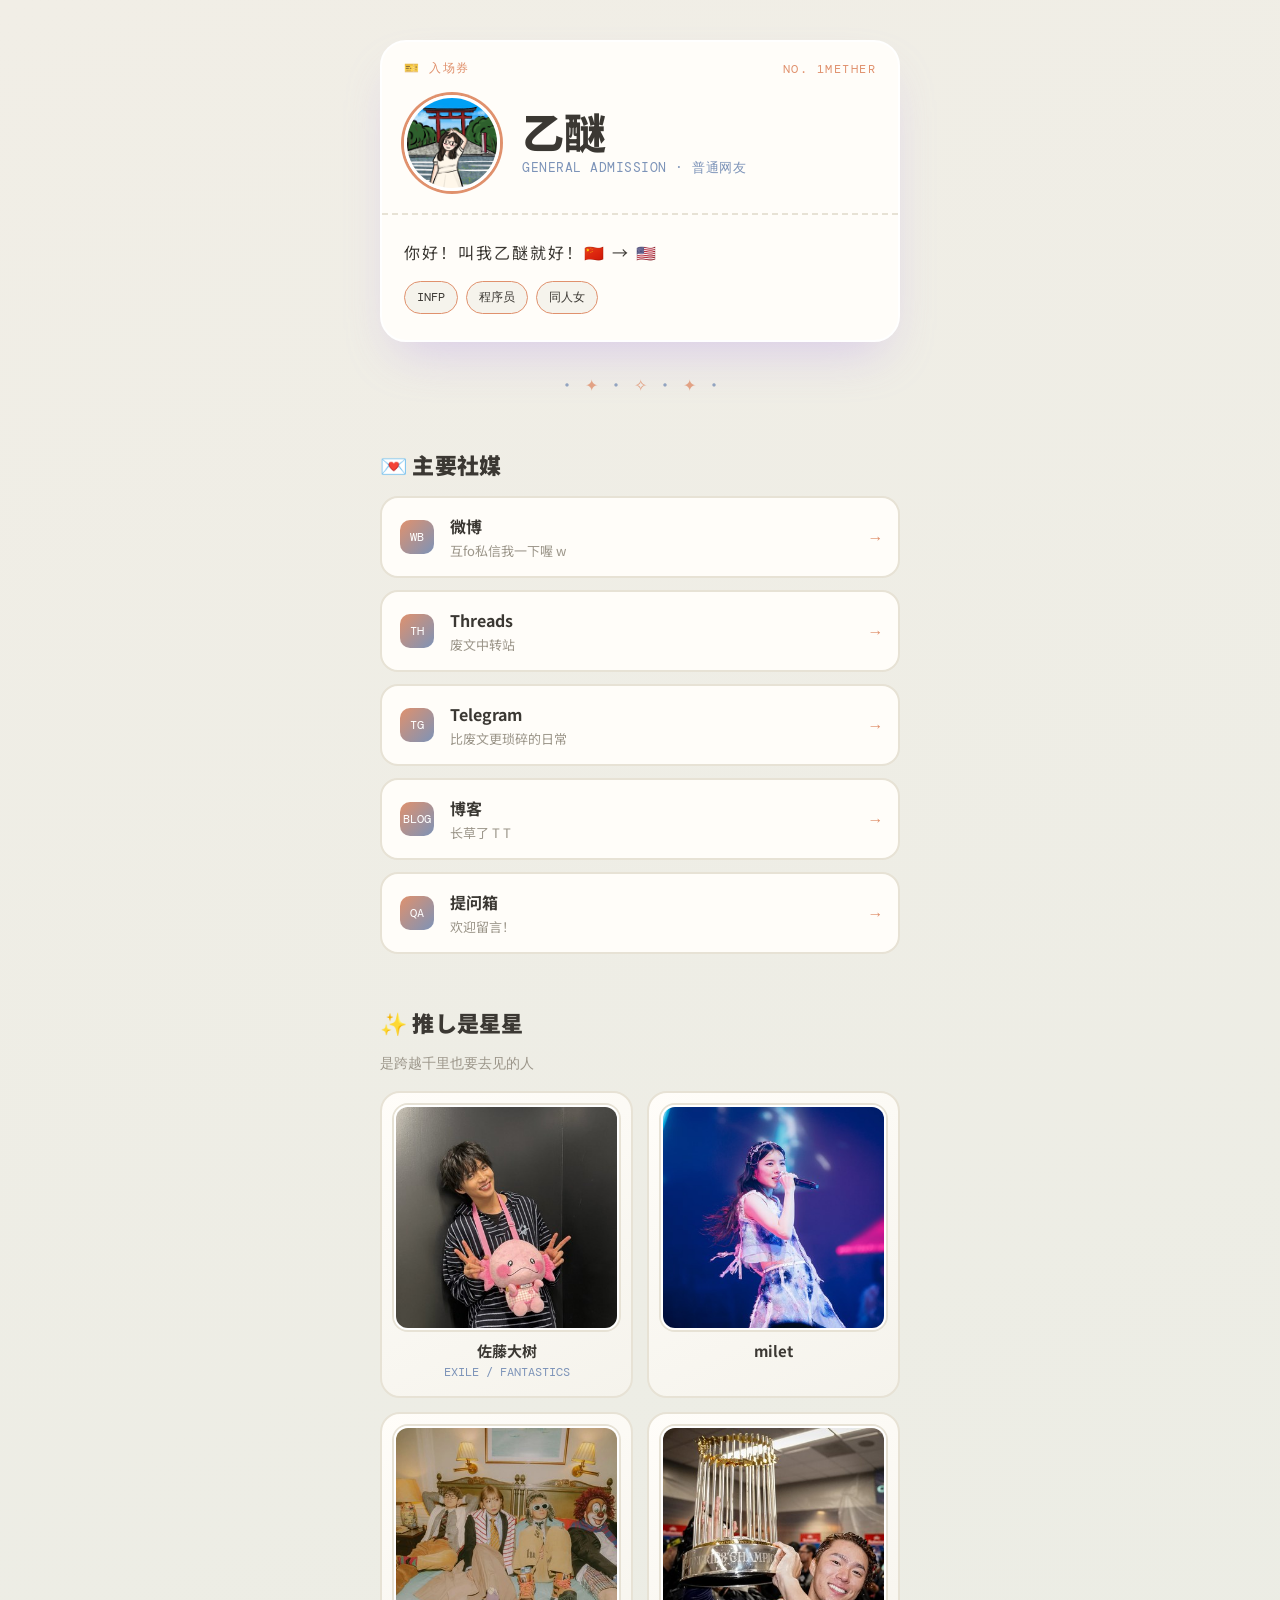
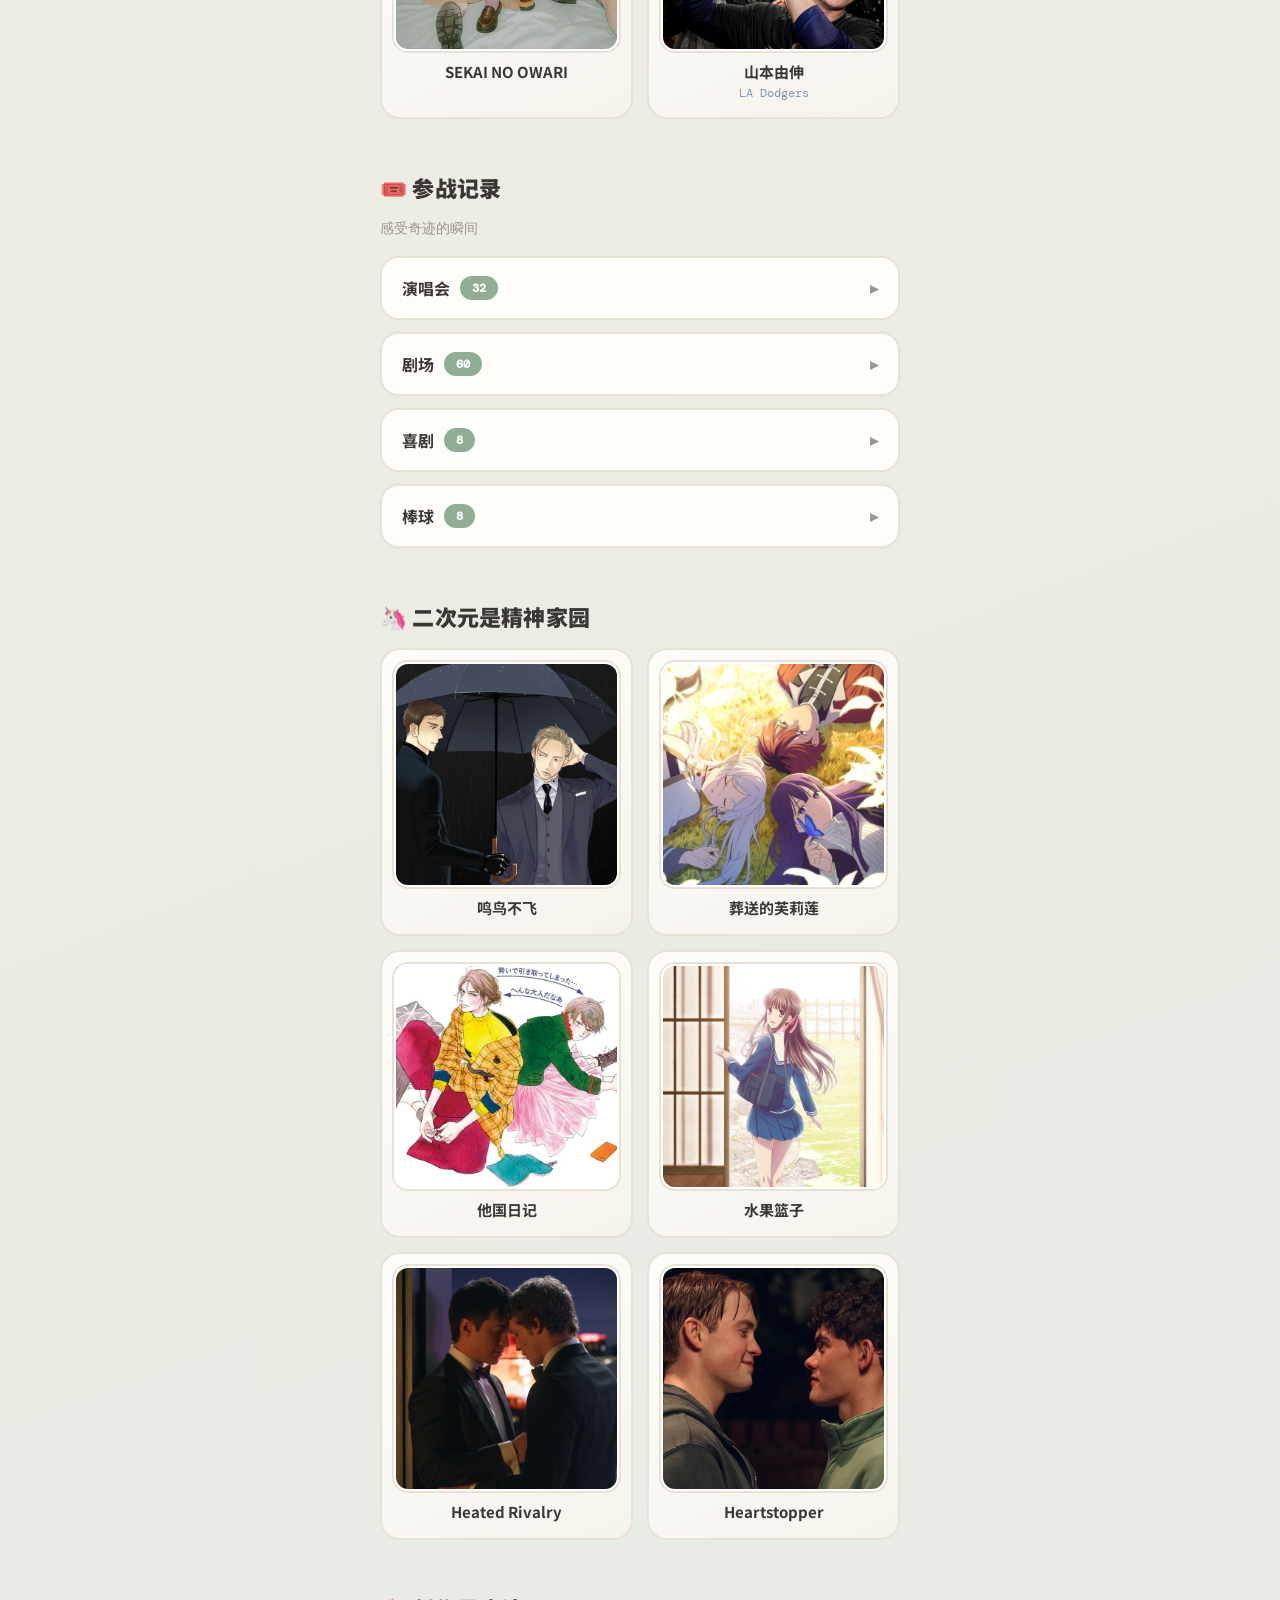
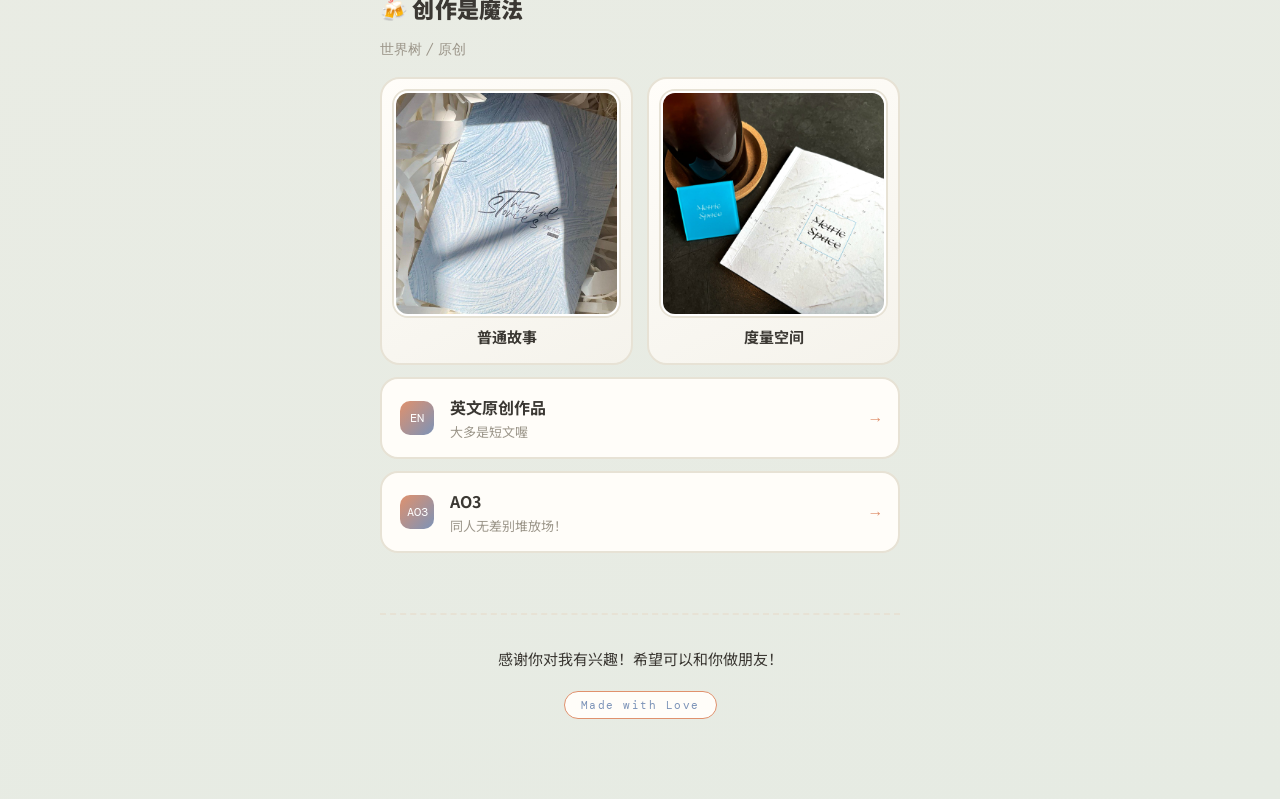
==== links/index.html @ 6b5aab58 "attendance: add SEKAI NO OWARI Tokyo Dome 2026.08.15-16 + 3 musicals" ====
<!DOCTYPE html>
<html lang="zh">
<head>
<meta charset="UTF-8">
<meta name="viewport" content="width=device-width, initial-scale=1">
<title>乙醚 · 一点点关于我</title>
<link rel="icon" type="image/svg+xml" href="../favicon.svg" />
<link rel="preconnect" href="https://fonts.googleapis.com">
<link rel="preconnect" href="https://fonts.gstatic.com" crossorigin>
<link href="https://fonts.googleapis.com/css2?family=Outfit:wght@400;500;600;700&family=DM+Mono:wght@400;500&family=Quicksand:wght@400;500;600&family=Noto+Sans+SC:wght@400;500;700;900&display=swap" rel="stylesheet">
<link rel="stylesheet" href="../css/common.css">
<style>
.hero-bio .flags { letter-spacing:2px; }

.hero-tags {
  display:flex;
  gap:8px;
  flex-wrap:wrap;
  margin-top:14px;
}
.hero-tags span {
  font-family:'DM Mono', monospace;
  font-size:12px;
  background: var(--card-dim);
  border: 1.5px solid var(--coral);
  border-radius: 999px;
  padding: 4px 12px;
  color: var(--ink);
}

/* ---------- oshi badges ---------- */
.badges {
  display:grid;
  grid-template-columns: 1fr 1fr;
  gap:14px;
}
.badge {
  background: linear-gradient(155deg, var(--card), var(--card-dim));
  border:2px solid var(--line);
  border-radius:20px;
  padding:12px 12px 16px 12px;
  color: var(--ink);
  display:flex;
  flex-direction:column;
  gap:10px;
  position:relative;
}
.badge-photo {
  width:100%;
  aspect-ratio: 1 / 1;
  border-radius:14px;
  object-fit:cover;
  border:2px solid #fff;
  box-shadow: 0 0 0 2px var(--line);
}
.badge-text { display:flex; flex-direction:column; gap:3px; min-width:0; text-align:center; }
.badge-group { font-weight:700; font-size:15px; }
.badge-person { font-family:'DM Mono', monospace; font-size:12px; color: var(--blue); }

.oshi-extra {
  margin-top:14px;
  font-size:14px;
  line-height:1.9;
  color: var(--muted);
}
.oshi-extra b { color: var(--ink); font-weight:600; }

/* ---------- logs / accordions ---------- */
details.log {
  background: var(--card);
  border:2px solid var(--line);
  border-radius:18px;
  margin-bottom:12px;
  overflow:hidden;
}
details.log summary {
  list-style:none;
  cursor:pointer;
  display:flex;
  align-items:center;
  justify-content:space-between;
  padding:18px 20px;
  font-weight:700;
  font-size:16px;
  color: var(--ink);
}
details.log summary::-webkit-details-marker { display:none; }
.log-count {
  font-family:'DM Mono', monospace;
  font-size:12px;
  color: #fff;
  background: var(--sage);
  border-radius:999px;
  padding:4px 12px;
  margin-left:10px;
}
.log-meta { display:flex; align-items:center; }
.chev {
  font-family:'DM Mono', monospace;
  color: var(--muted);
  transition: transform 0.2s ease;
}
details[open] .chev { transform: rotate(90deg); }

.log-rows {
  border-top: 2px dashed var(--line);
  padding: 6px 20px 14px 20px;
  max-height: 420px;
  overflow-y: auto;
}
.row {
  display:flex;
  gap:12px;
  align-items:baseline;
  padding: 9px 0;
  border-bottom: 1px solid var(--line);
  font-size:14px;
}
.row:last-child { border-bottom:none; }
.row-date {
  font-family:'DM Mono', monospace;
  color: var(--coral);
  font-size:12px;
  flex-shrink:0;
  width: 108px;
}
.row-title { font-weight:600; flex:1; min-width:0; color: var(--ink); }
.row-venue { color: var(--muted); font-size:12.5px; text-align:right; flex-shrink:0; }

@media (max-width:420px) {
  .badges { grid-template-columns: 1fr; }
  .row-venue { display:none; }
}
</style>
</head>
<body>
<div class="wrap">

  <!-- HERO TICKET -->
  <div class="hero">
    <div class="hero-top">
      <span>🎫 入场券</span>
      <span>NO. 1METHER</span>
    </div>
    <div class="hero-main">
      <div class="avatar">
        <img src="../images/avatar.jpg" alt="乙醚">
      </div>
      <div class="hero-id">
        <div class="name">乙醚</div>
        <div class="role">GENERAL ADMISSION · 普通网友</div>
      </div>
    </div>
    <div class="tear"></div>
    <div class="hero-bio">
      <div class="flags">你好！叫我乙醚就好！🇨🇳 → 🇺🇸</div>
      <div class="hero-tags">
        <span>INFP</span>
        <span>程序员</span>
        <span>同人女</span>
      </div>
    </div>
  </div>

  <div class="barcode">
    <span>·</span><span>✦</span><span>·</span><span>✧</span><span>·</span><span>✦</span><span>·</span>
  </div>

  <!-- SOCIAL LINKS -->
  <div class="section-head"><h2 class="cjk">💌 主要社媒</h2></div>
  <a class="ticket-link" href="https://weibo.com/u/1864422312" target="_blank" rel="noopener">
      <span class="tl-code">WB</span>
      <span class="tl-body">
        <span class="tl-name">微博</span>
        <span class="tl-desc">互fo私信我一下喔 w</span>
      </span>
      <span class="tl-arrow">→</span>
    </a>
<a class="ticket-link" href="https://www.threads.com/@1mether" target="_blank" rel="noopener">
      <span class="tl-code">TH</span>
      <span class="tl-body">
        <span class="tl-name">Threads</span>
        <span class="tl-desc">废文中转站</span>
      </span>
      <span class="tl-arrow">→</span>
    </a>
<a class="ticket-link" href="https://t.me/ethersdaily" target="_blank" rel="noopener">
      <span class="tl-code">TG</span>
      <span class="tl-body">
        <span class="tl-name">Telegram</span>
        <span class="tl-desc">比废文更琐碎的日常</span>
      </span>
      <span class="tl-arrow">→</span>
    </a>
<a class="ticket-link" href="https://blog.1mether.me/" target="_blank" rel="noopener">
      <span class="tl-code">BLOG</span>
      <span class="tl-body">
        <span class="tl-name">博客</span>
        <span class="tl-desc">长草了 T T</span>
      </span>
      <span class="tl-arrow">→</span>
    </a>
<a class="ticket-link" href="https://pome.vip/enj6M7Xe" target="_blank" rel="noopener">
      <span class="tl-code">QA</span>
      <span class="tl-body">
        <span class="tl-name">提问箱</span>
        <span class="tl-desc">欢迎留言！</span>
      </span>
      <span class="tl-arrow">→</span>
    </a>

  <!-- OSHI -->
  <div class="section-head"><h2 class="cjk">✨ 推し是星星</h2></div>
  <div class="section-sub">是跨越千里也要去见的人</div>
  <div class="badges">
    <div class="badge">
      <img class="badge-photo" src="../images/oshi-taiki.jpg" alt="佐藤大树">
      <span class="badge-text">
        <span class="badge-group">佐藤大树</span>
        <span class="badge-person">EXILE / FANTASTICS</span>
      </span>
    </div>
<div class="badge">
      <img class="badge-photo" src="../images/oshi-milet.jpg" alt="milet">
      <span class="badge-text">
        <span class="badge-group">milet</span>
        
      </span>
    </div>
<div class="badge">
      <img class="badge-photo" src="../images/oshi-skno.jpg" alt="SEKAI NO OWARI">
      <span class="badge-text">
        <span class="badge-group">SEKAI NO OWARI</span>
        
      </span>
    </div>
<div class="badge">
      <img class="badge-photo" src="../images/oshi-yamamoto.jpg" alt="山本由伸">
      <span class="badge-text">
        <span class="badge-group">山本由伸</span>
        <span class="badge-person">LA Dodgers</span>
      </span>
    </div>
  </div>

  <!-- LOGS -->
  <div class="section-head"><h2 class="cjk">🎟️ 参战记录</h2></div>
  <div class="section-sub">感受奇迹的瞬间</div>

  <details class="log">
    <summary>
      <span class="log-meta">演唱会<span class="log-count">32</span></span>
      <span class="chev">▸</span>
    </summary>
    <div class="log-rows">
      <div class="row">
      <span class="row-date">2023.03.02</span>
      <span class="row-title">林宥嘉</span>
      <span class="row-venue">San Jose Center for the Performing Arts</span>
    </div>
<div class="row">
      <span class="row-date">2023.04.16</span>
      <span class="row-title">RADWIMPS</span>
      <span class="row-venue">San Jose Civic</span>
    </div>
<div class="row">
      <span class="row-date">2023.06.13</span>
      <span class="row-title">TWICE</span>
      <span class="row-venue">Oakland Arena</span>
    </div>
<div class="row">
      <span class="row-date">2023.08.05–06</span>
      <span class="row-title">HITC</span>
      <span class="row-venue">Rose Bowl</span>
    </div>
<div class="row">
      <span class="row-date">2023.10.28</span>
      <span class="row-title">milet</span>
      <span class="row-venue">広島文化学園HBGホール</span>
    </div>
<div class="row">
      <span class="row-date">2023.11.20</span>
      <span class="row-title">Everglow</span>
      <span class="row-venue">The Warfield San Francisco</span>
    </div>
<div class="row">
      <span class="row-date">2024.03.16</span>
      <span class="row-title">IVE</span>
      <span class="row-venue">Oakland Arena</span>
    </div>
<div class="row">
      <span class="row-date">2024.03.29</span>
      <span class="row-title">Ado</span>
      <span class="row-venue">Peacock Theatre Los Angeles</span>
    </div>
<div class="row">
      <span class="row-date">2024.04.21</span>
      <span class="row-title">YOASOBI</span>
      <span class="row-venue">The Warfield San Francisco</span>
    </div>
<div class="row">
      <span class="row-date">2024.06.08</span>
      <span class="row-title">ITZY</span>
      <span class="row-venue">Oakland Arena</span>
    </div>
<div class="row">
      <span class="row-date">2024.07.11</span>
      <span class="row-title">NAOTO</span>
      <span class="row-venue">名古屋国際会議場</span>
    </div>
<div class="row">
      <span class="row-date">2024.07.12–13</span>
      <span class="row-title">SEKAI NO OWARI</span>
      <span class="row-venue">名古屋市国際展示場</span>
    </div>
<div class="row">
      <span class="row-date">2024.07.14–15</span>
      <span class="row-title">FANTASTICS</span>
      <span class="row-venue">幕張メッセ</span>
    </div>
<div class="row">
      <span class="row-date">2024.09.08</span>
      <span class="row-title">(G)I-DLE</span>
      <span class="row-venue">Oakland Arena</span>
    </div>
<div class="row">
      <span class="row-date">2024.10.08</span>
      <span class="row-title">XG</span>
      <span class="row-venue">Bill Graham Civic Auditorium</span>
    </div>
<div class="row">
      <span class="row-date">2024.11.30–12.01</span>
      <span class="row-title">milet</span>
      <span class="row-venue">台北流行音樂中心</span>
    </div>
<div class="row">
      <span class="row-date">2024.12.10</span>
      <span class="row-title">Kiss of Life</span>
      <span class="row-venue">The Warfield</span>
    </div>
<div class="row">
      <span class="row-date">2025.03.16</span>
      <span class="row-title">matsuri'25</span>
      <span class="row-venue">Peacock Theater</span>
    </div>
<div class="row">
      <span class="row-date">2025.03.29</span>
      <span class="row-title">Mayday</span>
      <span class="row-venue">Allegiant Stadium</span>
    </div>
<div class="row">
      <span class="row-date">2025.04.06</span>
      <span class="row-title">米津玄师</span>
      <span class="row-venue">Youtube Theater</span>
    </div>
<div class="row">
      <span class="row-date">2025.04.15</span>
      <span class="row-title">羊文学</span>
      <span class="row-venue">August Hall</span>
    </div>
<div class="row">
      <span class="row-date">2025.05.16</span>
      <span class="row-title">ONE OK ROCK</span>
      <span class="row-venue">Bill Graham Civic Auditorium</span>
    </div>
<div class="row">
      <span class="row-date">2025.05.28</span>
      <span class="row-title">あいみょん</span>
      <span class="row-venue">さいたまスーパーアリーナ</span>
    </div>
<div class="row">
      <span class="row-date">2025.05.29</span>
      <span class="row-title">SEKAI NO OWARI</span>
      <span class="row-venue">Zepp Nagoya</span>
    </div>
<div class="row">
      <span class="row-date">2025.05.30–06.01</span>
      <span class="row-title">EXILE</span>
      <span class="row-venue">ワールド記念ホール</span>
    </div>
<div class="row">
      <span class="row-date">2025.07.13</span>
      <span class="row-title">Ado</span>
      <span class="row-venue">SAP Center</span>
    </div>
<div class="row">
      <span class="row-date">2025.12.26</span>
      <span class="row-title">UVERworld vs. SEKAI NO OWARI</span>
      <span class="row-venue">日本武道館</span>
    </div>
<div class="row">
      <span class="row-date">2025.12.27–28</span>
      <span class="row-title">EXILE</span>
      <span class="row-venue">バンテリンドーム ナゴヤ</span>
    </div>
<div class="row">
      <span class="row-date">2026.01.18</span>
      <span class="row-title">TWICE</span>
      <span class="row-venue">Oakland Arena</span>
    </div>
<div class="row">
      <span class="row-date">2026.02.14</span>
      <span class="row-title">milet</span>
      <span class="row-venue">日本武道館</span>
    </div>
<div class="row">
      <span class="row-date">2026.05.16</span>
      <span class="row-title">Zigpangu</span>
      <span class="row-venue">Rose Bowl</span>
    </div>
<div class="row">
      <span class="row-date">2026.08.15–16</span>
      <span class="row-title">SEKAI NO OWARI</span>
      <span class="row-venue">東京ドーム</span>
    </div>
    </div>
  </details>

  <details class="log">
    <summary>
      <span class="log-meta">剧场<span class="log-count">60</span></span>
      <span class="chev">▸</span>
    </summary>
    <div class="log-rows">
      <div class="row">
      <span class="row-date">2021.08.25</span>
      <span class="row-title">Hamilton</span>
      <span class="row-venue">San Francisco</span>
    </div>
<div class="row">
      <span class="row-date">2021.11.02</span>
      <span class="row-title">My Fair Lady</span>
      <span class="row-venue">San Francisco</span>
    </div>
<div class="row">
      <span class="row-date">2022.04.20</span>
      <span class="row-title">Rent</span>
      <span class="row-venue">Carmel-by-the-Sea</span>
    </div>
<div class="row">
      <span class="row-date">2022.06.08</span>
      <span class="row-title">Dear Evan Hansen</span>
      <span class="row-venue">San Jose</span>
    </div>
<div class="row">
      <span class="row-date">2022.06.21</span>
      <span class="row-title">Hadestown</span>
      <span class="row-venue">San Francisco</span>
    </div>
<div class="row">
      <span class="row-date">2022.07.14</span>
      <span class="row-title">Come From Away</span>
      <span class="row-venue">San Jose</span>
    </div>
<div class="row">
      <span class="row-date">2022.07.17</span>
      <span class="row-title">Prom</span>
      <span class="row-venue">San Francisco</span>
    </div>
<div class="row">
      <span class="row-date">2022.08.19</span>
      <span class="row-title">Lion King</span>
      <span class="row-venue">San Jose</span>
    </div>
<div class="row">
      <span class="row-date">2022.11.23</span>
      <span class="row-title">Frozen</span>
      <span class="row-venue">San Francisco</span>
    </div>
<div class="row">
      <span class="row-date">2023.01.31</span>
      <span class="row-title">Dear Evan Hansen</span>
      <span class="row-venue">San Francisco</span>
    </div>
<div class="row">
      <span class="row-date">2023.02.15</span>
      <span class="row-title">Dear Evan Hansen</span>
      <span class="row-venue">San Francisco</span>
    </div>
<div class="row">
      <span class="row-date">2023.06.17</span>
      <span class="row-title">The Book of Mormon</span>
      <span class="row-venue">San Francisco</span>
    </div>
<div class="row">
      <span class="row-date">2023.06.28</span>
      <span class="row-title">Parade</span>
      <span class="row-venue">New York</span>
    </div>
<div class="row">
      <span class="row-date">2023.06.29</span>
      <span class="row-title">Kimberly Akimbo</span>
      <span class="row-venue">New York</span>
    </div>
<div class="row">
      <span class="row-date">2023.07.01</span>
      <span class="row-title">Sleep No More</span>
      <span class="row-venue">New York</span>
    </div>
<div class="row">
      <span class="row-date">2023.07.01</span>
      <span class="row-title">Six</span>
      <span class="row-venue">New York</span>
    </div>
<div class="row">
      <span class="row-date">2023.07.08</span>
      <span class="row-title">Les Misérables</span>
      <span class="row-venue">San Francisco</span>
    </div>
<div class="row">
      <span class="row-date">2023.07.13</span>
      <span class="row-title">Les Misérables</span>
      <span class="row-venue">San Francisco</span>
    </div>
<div class="row">
      <span class="row-date">2023.09.27</span>
      <span class="row-title">Hadestown</span>
      <span class="row-venue">San Jose</span>
    </div>
<div class="row">
      <span class="row-date">2023.10.21</span>
      <span class="row-title">Les Misérables</span>
      <span class="row-venue">San Jose</span>
    </div>
<div class="row">
      <span class="row-date">2023.11.16</span>
      <span class="row-title">红与黑</span>
      <span class="row-venue">上海</span>
    </div>
<div class="row">
      <span class="row-date">2024.02.24</span>
      <span class="row-title">Chicago</span>
      <span class="row-venue">San Jose</span>
    </div>
<div class="row">
      <span class="row-date">2024.05.22</span>
      <span class="row-title">Stereophonic</span>
      <span class="row-venue">New York</span>
    </div>
<div class="row">
      <span class="row-date">2024.05.23</span>
      <span class="row-title">Suffs</span>
      <span class="row-venue">New York</span>
    </div>
<div class="row">
      <span class="row-date">2024.05.27</span>
      <span class="row-title">Sleep No More</span>
      <span class="row-venue">New York</span>
    </div>
<div class="row">
      <span class="row-date">2024.06.01</span>
      <span class="row-title">tick, tick… BOOM!</span>
      <span class="row-venue">San Francisco</span>
    </div>
<div class="row">
      <span class="row-date">2024.06.06</span>
      <span class="row-title">The Lehman Trilogy</span>
      <span class="row-venue">San Francisco</span>
    </div>
<div class="row">
      <span class="row-date">2024.06.16</span>
      <span class="row-title">The Lehman Trilogy</span>
      <span class="row-venue">San Francisco</span>
    </div>
<div class="row">
      <span class="row-date">2024.06.22</span>
      <span class="row-title">Company</span>
      <span class="row-venue">San Francisco</span>
    </div>
<div class="row">
      <span class="row-date">2024.09.05</span>
      <span class="row-title">Wicked</span>
      <span class="row-venue">San Francisco</span>
    </div>
<div class="row">
      <span class="row-date">2024.09.14</span>
      <span class="row-title">Private Lives</span>
      <span class="row-venue">San Francisco</span>
    </div>
<div class="row">
      <span class="row-date">2024.11.02</span>
      <span class="row-title">The Play That Goes Wrong</span>
      <span class="row-venue">San Francisco</span>
    </div>
<div class="row">
      <span class="row-date">2024.11.23</span>
      <span class="row-title">Come From Away</span>
      <span class="row-venue">San Jose</span>
    </div>
<div class="row">
      <span class="row-date">2024.11.26</span>
      <span class="row-title">A Whynot Christmas Carol</span>
      <span class="row-venue">San Francisco</span>
    </div>
<div class="row">
      <span class="row-date">2024.12.07</span>
      <span class="row-title">Nutcracker</span>
      <span class="row-venue">San Jose</span>
    </div>
<div class="row">
      <span class="row-date">2024.12.17</span>
      <span class="row-title">Hamilton</span>
      <span class="row-venue">San Francisco</span>
    </div>
<div class="row">
      <span class="row-date">2025.02.03</span>
      <span class="row-title">Nobody Loves You</span>
      <span class="row-venue">San Francisco</span>
    </div>
<div class="row">
      <span class="row-date">2025.03.18</span>
      <span class="row-title">The Cher Show</span>
      <span class="row-venue">San Jose</span>
    </div>
<div class="row">
      <span class="row-date">2025.04.16</span>
      <span class="row-title">Six</span>
      <span class="row-venue">San Francisco</span>
    </div>
<div class="row">
      <span class="row-date">2025.06.07</span>
      <span class="row-title">Next to Normal</span>
      <span class="row-venue">San Francisco</span>
    </div>
<div class="row">
      <span class="row-date">2025.07.05</span>
      <span class="row-title">&Juliet</span>
      <span class="row-venue">San Francisco</span>
    </div>
<div class="row">
      <span class="row-date">2025.09.20</span>
      <span class="row-title">Shucked</span>
      <span class="row-venue">San Francisco</span>
    </div>
<div class="row">
      <span class="row-date">2025.09.21</span>
      <span class="row-title">9 to 5</span>
      <span class="row-venue">San Francisco</span>
    </div>
<div class="row">
      <span class="row-date">2025.11.01</span>
      <span class="row-title">Suffs</span>
      <span class="row-venue">San Francisco</span>
    </div>
<div class="row">
      <span class="row-date">2025.11.08</span>
      <span class="row-title">Maybe Happy Ending</span>
      <span class="row-venue">New York</span>
    </div>
<div class="row">
      <span class="row-date">2025.11.09</span>
      <span class="row-title">Hamilton</span>
      <span class="row-venue">New York</span>
    </div>
<div class="row">
      <span class="row-date">2025.11.15</span>
      <span class="row-title">Stereophonic</span>
      <span class="row-venue">San Francisco</span>
    </div>
<div class="row">
      <span class="row-date">2025.11.29</span>
      <span class="row-title">Kinky Boots</span>
      <span class="row-venue">San Jose</span>
    </div>
<div class="row">
      <span class="row-date">2026.02.28</span>
      <span class="row-title">The Notebook</span>
      <span class="row-venue">San Francisco</span>
    </div>
<div class="row">
      <span class="row-date">2026.02.28</span>
      <span class="row-title">All Things Equal</span>
      <span class="row-venue">San Francisco</span>
    </div>
<div class="row">
      <span class="row-date">2026.03.07</span>
      <span class="row-title">Paranormal Activity</span>
      <span class="row-venue">San Francisco</span>
    </div>
<div class="row">
      <span class="row-date">2026.03.14</span>
      <span class="row-title">SPAMALOT</span>
      <span class="row-venue">San Francisco</span>
    </div>
<div class="row">
      <span class="row-date">2026.03.14</span>
      <span class="row-title">||:GIRLS:||:CHANCE:||:MUSIC:||</span>
      <span class="row-venue">San Francisco</span>
    </div>
<div class="row">
      <span class="row-date">2026.03.24</span>
      <span class="row-title">Primary Trust</span>
      <span class="row-venue">Palo Alto</span>
    </div>
<div class="row">
      <span class="row-date">2026.05.02</span>
      <span class="row-title">HAMNET</span>
      <span class="row-venue">San Francisco</span>
    </div>
<div class="row">
      <span class="row-date">2026.05.13</span>
      <span class="row-title">Hell's Kitchen</span>
      <span class="row-venue">San Francisco</span>
    </div>
<div class="row">
      <span class="row-date">2026.05.30</span>
      <span class="row-title">Mean Girls</span>
      <span class="row-venue">San Francisco</span>
    </div>
<div class="row">
      <span class="row-date">2026.07.22</span>
      <span class="row-title">The Employee Dharma Handbook</span>
      <span class="row-venue">Palo Alto</span>
    </div>
<div class="row">
      <span class="row-date">2026.07.25</span>
      <span class="row-title">Beauty and the Beast</span>
      <span class="row-venue">San Francisco</span>
    </div>
<div class="row">
      <span class="row-date">2026.08.22</span>
      <span class="row-title">Urinetown</span>
      <span class="row-venue">San Francisco</span>
    </div>
    </div>
  </details>

  <details class="log">
    <summary>
      <span class="log-meta">喜剧<span class="log-count">8</span></span>
      <span class="chev">▸</span>
    </summary>
    <div class="log-rows">
      <div class="row">
      <span class="row-date">2022.01.21</span>
      <span class="row-title">Ronny Chieng</span>
      <span class="row-venue">San Jose</span>
    </div>
<div class="row">
      <span class="row-date">2023.05.11</span>
      <span class="row-title">Taylor Tomlinson</span>
      <span class="row-venue">Oakland</span>
    </div>
<div class="row">
      <span class="row-date">2023.10.10</span>
      <span class="row-title">德云社</span>
      <span class="row-venue">San Jose</span>
    </div>
<div class="row">
      <span class="row-date">2023.12.16</span>
      <span class="row-title">Ali Wong</span>
      <span class="row-venue">San Francisco</span>
    </div>
<div class="row">
      <span class="row-date">2024.05.11</span>
      <span class="row-title">Daniel Sloss</span>
      <span class="row-venue">Santa Rosa</span>
    </div>
<div class="row">
      <span class="row-date">2024.10.18</span>
      <span class="row-title">Ronny Chieng</span>
      <span class="row-venue">San Jose</span>
    </div>
<div class="row">
      <span class="row-date">2025.09.13</span>
      <span class="row-title">Taylor Tomlinson</span>
      <span class="row-venue">Oakland</span>
    </div>
<div class="row">
      <span class="row-date">2025.11.08</span>
      <span class="row-title">Daniel Sloss</span>
      <span class="row-venue">New York</span>
    </div>
    </div>
  </details>

  <details class="log">
    <summary>
      <span class="log-meta">棒球<span class="log-count">8</span></span>
      <span class="chev">▸</span>
    </summary>
    <div class="log-rows">
      <div class="row">
      <span class="row-date">2025.04.30</span>
      <span class="row-title">Marlins @ Dodgers</span>
      <span class="row-venue">Dodger Stadium</span>
    </div>
<div class="row">
      <span class="row-date">2025.06.19</span>
      <span class="row-title">Padres @ Dodgers</span>
      <span class="row-venue">Dodger Stadium</span>
    </div>
<div class="row">
      <span class="row-date">2025.07.13</span>
      <span class="row-title">Dodgers @ Giants</span>
      <span class="row-venue">Oracle Park</span>
    </div>
<div class="row">
      <span class="row-date">2025.09.14</span>
      <span class="row-title">Dodgers @ Giants</span>
      <span class="row-venue">Oracle Park</span>
    </div>
<div class="row">
      <span class="row-date">2026.04.13</span>
      <span class="row-title">Mets @ Dodgers</span>
      <span class="row-venue">UNIQLO Field at Dodger Stadium</span>
    </div>
<div class="row">
      <span class="row-date">2026.04.21</span>
      <span class="row-title">Dodgers @ Giants</span>
      <span class="row-venue">Oracle Park</span>
    </div>
<div class="row">
      <span class="row-date">2026.04.22</span>
      <span class="row-title">Dodgers @ Giants</span>
      <span class="row-venue">Oracle Park</span>
    </div>
<div class="row">
      <span class="row-date">2026.05.17</span>
      <span class="row-title">Dodgers @ Angels</span>
      <span class="row-venue">Angel Stadium</span>
    </div>
    </div>
  </details>

  <!-- ACG -->
  <div class="section-head"><h2 class="cjk">🦄 二次元是精神家园</h2></div>
  <div class="badges">
    <div class="badge">
      <img class="badge-photo" src="../images/acg-saezuru.jpg" alt="鸣鸟不飞">
      <span class="badge-text">
        <span class="badge-group">鸣鸟不飞</span>
      </span>
    </div>
    <div class="badge">
      <img class="badge-photo" src="../images/acg-frieren.jpg" alt="葬送的芙莉莲">
      <span class="badge-text">
        <span class="badge-group">葬送的芙莉莲</span>
      </span>
    </div>
    <div class="badge">
      <img class="badge-photo" src="../images/acg-ikoku.jpg" alt="他国日记">
      <span class="badge-text">
        <span class="badge-group">他国日记</span>
      </span>
    </div>
    <div class="badge">
      <img class="badge-photo" src="../images/acg-furuba.jpg" alt="水果篮子">
      <span class="badge-text">
        <span class="badge-group">水果篮子</span>
      </span>
    </div>
    <div class="badge">
      <img class="badge-photo" src="../images/acg-heated-rivalry.jpg" alt="Heated Rivalry">
      <span class="badge-text">
        <span class="badge-group">Heated Rivalry</span>
      </span>
    </div>
    <div class="badge">
      <img class="badge-photo" src="../images/acg-heartstopper.jpg" alt="Heartstopper">
      <span class="badge-text">
        <span class="badge-group">Heartstopper</span>
      </span>
    </div>
  </div>

  <!-- CREATIVE -->
  <div class="section-head"><h2 class="cjk">🍻 创作是魔法</h2></div>
  <div class="section-sub">世界树 / 原创</div>
  <div class="badges" style="margin-bottom:12px;">
    <div class="badge">
      <img class="badge-photo" src="../images/creative-story.jpg" alt="普通故事">
      <span class="badge-text">
        <span class="badge-group">普通故事</span>
      </span>
    </div>
    <div class="badge">
      <img class="badge-photo" src="../images/creative-space.jpg" alt="度量空间">
      <span class="badge-text">
        <span class="badge-group">度量空间</span>
      </span>
    </div>
  </div>
  <a class="ticket-link" href="https://www.yimiwriting.com/" target="_blank" rel="noopener">
      <span class="tl-code">EN</span>
      <span class="tl-body">
        <span class="tl-name">英文原创作品</span>
        <span class="tl-desc">大多是短文喔</span>
      </span>
      <span class="tl-arrow">→</span>
    </a>
  <a class="ticket-link" href="https://archiveofourown.org/users/1mether/works" target="_blank" rel="noopener">
      <span class="tl-code">AO3</span>
      <span class="tl-body">
        <span class="tl-name">AO3</span>
        <span class="tl-desc">同人无差别堆放场！</span>
      </span>
      <span class="tl-arrow">→</span>
    </a>

  <!-- FOOTER -->
  <div class="footer">
    <p>感谢你对我有兴趣！希望可以和你做朋友！</p>
    <span class="stamp">Made with Love</span>
  </div>

</div>
</body>
</html>
---- css/common.css ----
/* ==========================================
   Shared styles for 1mether.me sub-pages
   Used by: /links/, /projects/
   ========================================== */

:root {
  --bg1: #F1EEE6;
  --bg2: #E6EBE3;
  --card: #FFFDF9;
  --card-dim: #F5F3EC;
  --ink: #3B3833;
  --line: #E7E2D5;
  --blue: #7C93B8;
  --sage: #8FAE94;
  --coral: #E0916D;
  --muted: #9c968a;
}

* { margin:0; padding:0; box-sizing:border-box; }

html { scroll-behavior:smooth; }

body {
  background: linear-gradient(160deg, var(--bg1) 0%, var(--bg2) 100%);
  color: var(--ink);
  font-family: 'Noto Sans SC', 'Quicksand', sans-serif;
  -webkit-font-smoothing: antialiased;
}

.wrap {
  max-width: 560px;
  margin: 0 auto;
  padding: 40px 20px 80px 20px;
}

/* ---------- sparkle divider ---------- */
.barcode {
  display:flex;
  align-items:center;
  justify-content:center;
  gap:10px;
  margin: 30px 0;
  font-size:16px;
  color: var(--blue);
  opacity:0.8;
}
.barcode span:nth-child(2n) { color: var(--coral); }
.barcode span { display:block; }

/* ---------- hero ticket ---------- */
.hero {
  background: var(--card);
  color: var(--ink);
  border-radius: 26px;
  position: relative;
  overflow:hidden;
  box-shadow: 0 24px 50px -18px rgba(183,156,237,0.45);
  border: 2px solid #fff;
}

.hero-top {
  display:flex;
  justify-content:space-between;
  align-items:center;
  padding: 18px 22px 0 22px;
  font-family:'DM Mono', monospace;
  font-size: 12px;
  letter-spacing: 1.5px;
  color: var(--coral);
  text-transform:uppercase;
}

.hero-main {
  display:flex;
  gap: 22px;
  align-items:center;
  padding: 18px 22px 22px 22px;
}

.avatar {
  width: 96px; height: 96px;
  border-radius: 50%;
  overflow:hidden;
  flex-shrink:0;
  border: 3px solid #fff;
  box-shadow: 0 0 0 3px var(--coral);
}
.avatar img { width:100%; height:100%; object-fit:cover; display:block; }

.hero-id .name {
  font-family:'Noto Sans SC', sans-serif;
  font-weight:900;
  font-size: 42px;
  line-height:1;
  color: var(--ink);
}
.hero-id .role {
  margin-top:8px;
  font-family:'DM Mono', monospace;
  font-size: 12.5px;
  color: var(--blue);
  letter-spacing:0.5px;
}

.tear {
  position:relative;
  height:0;
  border-top: 2px dashed var(--line);
  margin: 0 0;
}
.tear::before, .tear::after {
  content:"";
  position:absolute;
  top:-11px;
  width:22px; height:22px;
  border-radius:50%;
  background: var(--bg2);
}
.tear::before { left:-31px; }
.tear::after { right:-31px; }

.hero-bio {
  padding: 22px 22px 26px 22px;
  font-size: 16px;
  line-height:1.9;
}

/* ---------- section heading ---------- */
.section-head {
  display:flex;
  align-items:baseline;
  gap:12px;
  margin: 52px 0 16px 0;
}
.section-head .num { display:none; }
.section-head h2 {
  font-family:'Outfit', sans-serif;
  font-weight:600;
  font-size: 24px;
  letter-spacing:0.2px;
  color: var(--ink);
}
.section-head .cjk {
  font-family:'Noto Sans SC', sans-serif;
  font-weight:900;
  font-size:22px;
  color: var(--ink);
}
.section-sub {
  font-family:'Quicksand', sans-serif;
  font-weight:500;
  font-size:14px;
  color: var(--muted);
  margin-bottom: 18px;
}

/* ---------- ticket links ---------- */
.ticket-link {
  display:flex;
  align-items:center;
  gap:16px;
  background: var(--card);
  border:2px solid var(--line);
  border-radius:18px;
  padding:16px 18px;
  margin-bottom:12px;
  text-decoration:none;
  color:inherit;
  transition: border-color 0.15s ease, transform 0.15s ease;
}
.ticket-link:hover { border-color: var(--coral); transform: translateX(2px); }
.ticket-link:focus-visible { outline: 2px solid var(--blue); outline-offset:2px; }

.tl-code {
  font-family:'DM Mono', monospace;
  font-size:12px;
  color: #fff;
  background: linear-gradient(135deg, var(--coral), var(--blue));
  border-radius:10px;
  width:34px; height:34px;
  display:flex; align-items:center; justify-content:center;
  flex-shrink:0;
}
.tl-body { display:flex; flex-direction:column; gap:3px; flex:1; min-width:0; }
.tl-name { font-weight:700; font-size:16px; color:var(--ink); }
.tl-desc { font-size:13px; color: var(--muted); }
.tl-arrow { color: var(--coral); font-family:'DM Mono', monospace; }

/* ---------- footer ---------- */
.footer {
  margin-top:60px;
  text-align:center;
  padding-top: 30px;
  border-top: 2px dashed var(--line);
}
.footer p {
  font-size:15px;
  line-height:1.8;
  color: var(--ink);
  margin-bottom: 18px;
}
.footer .stamp {
  display:inline-block;
  font-family:'DM Mono', monospace;
  font-size:11px;
  letter-spacing:1.5px;
  color: var(--blue);
  background: var(--card);
  border:1.5px solid var(--coral);
  border-radius:999px;
  padding:6px 16px;
}

a { color: var(--blue); }

/* ---------- responsive ---------- */
@media (max-width:420px) {
  .hero-id .name { font-size:32px; }
}
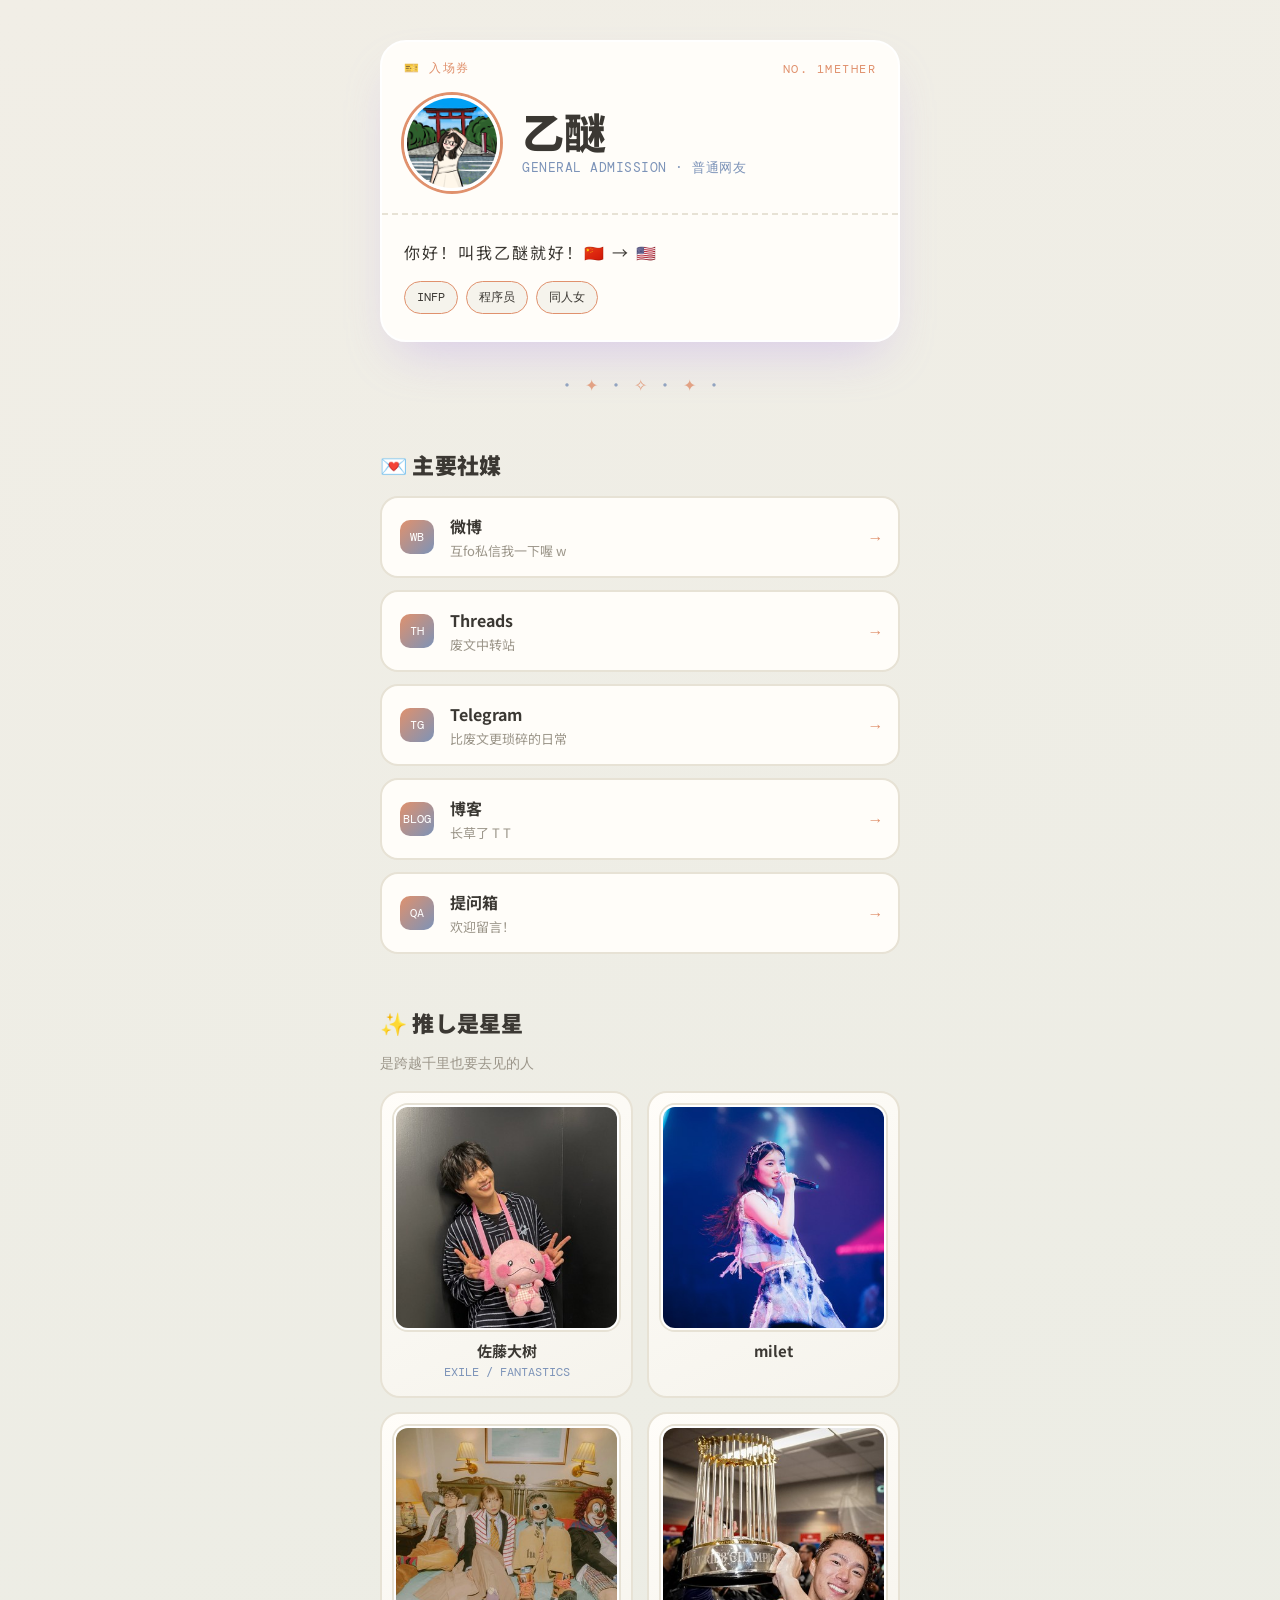
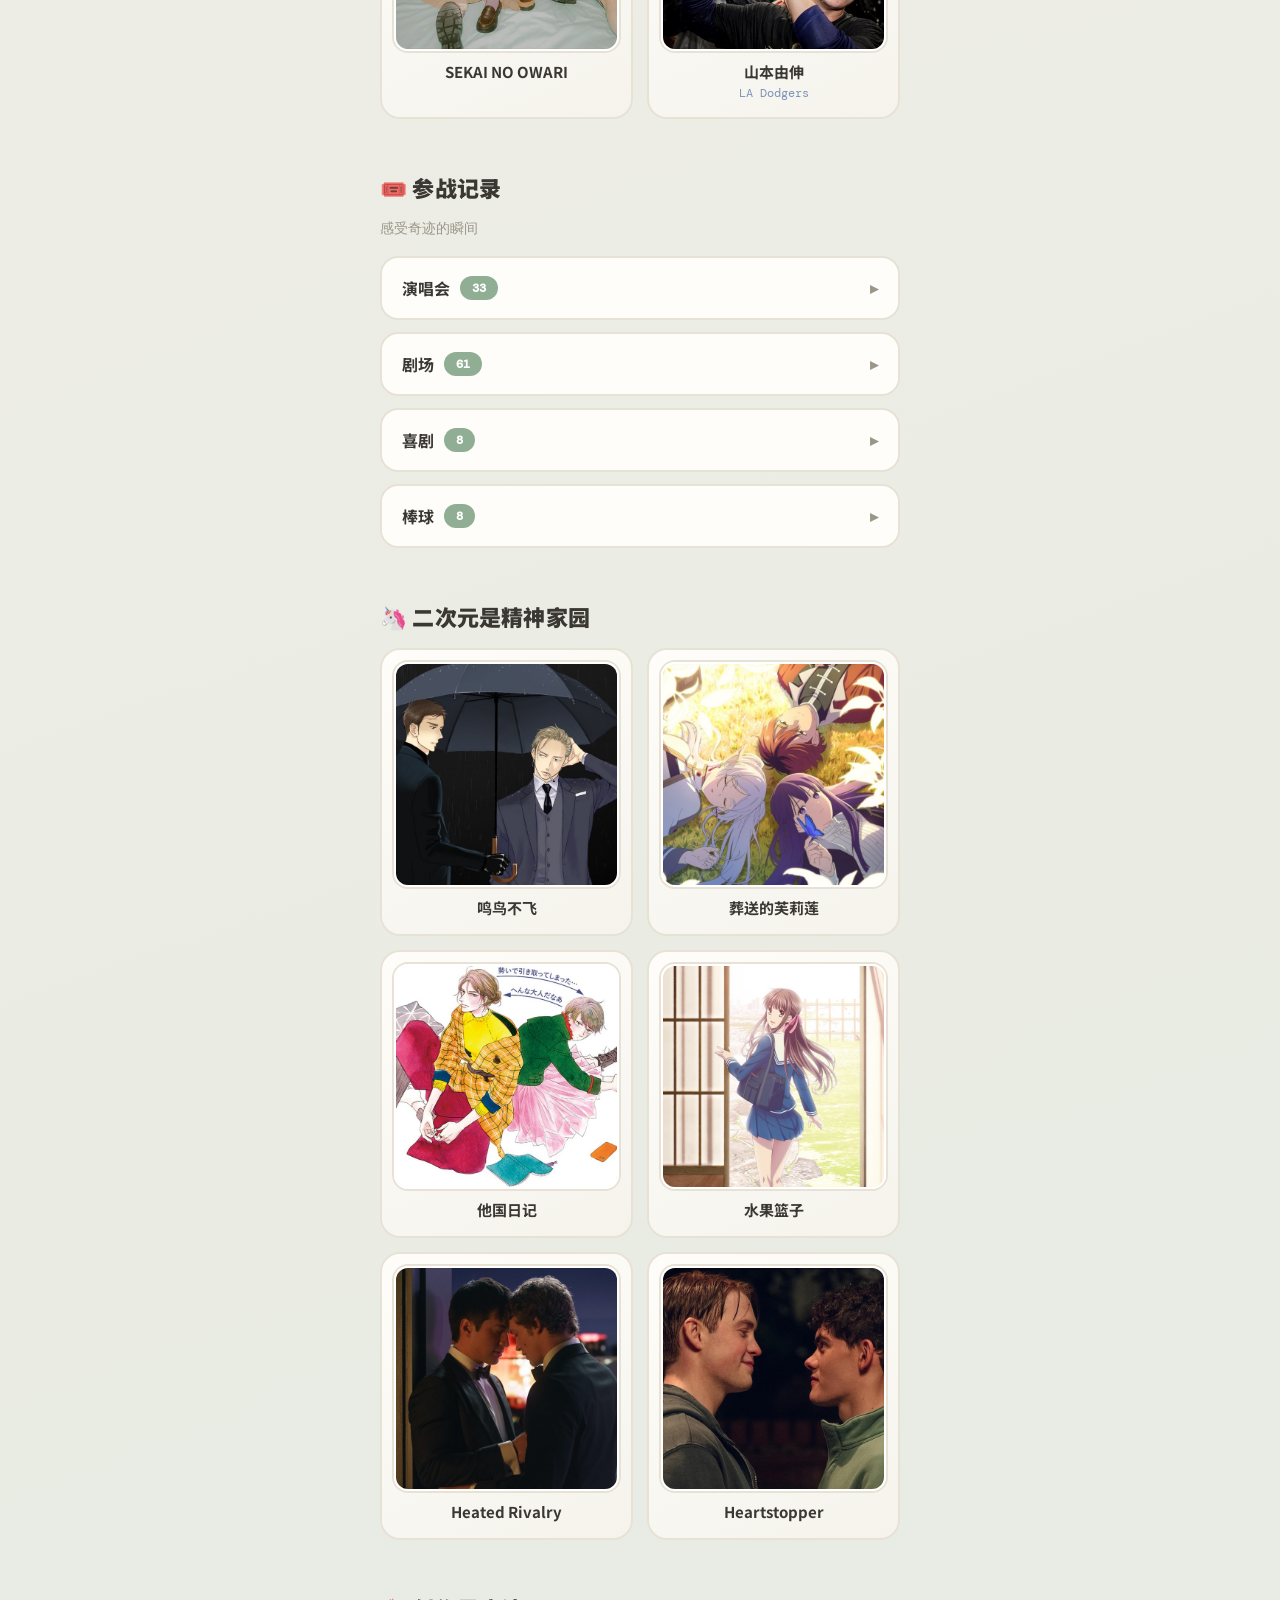
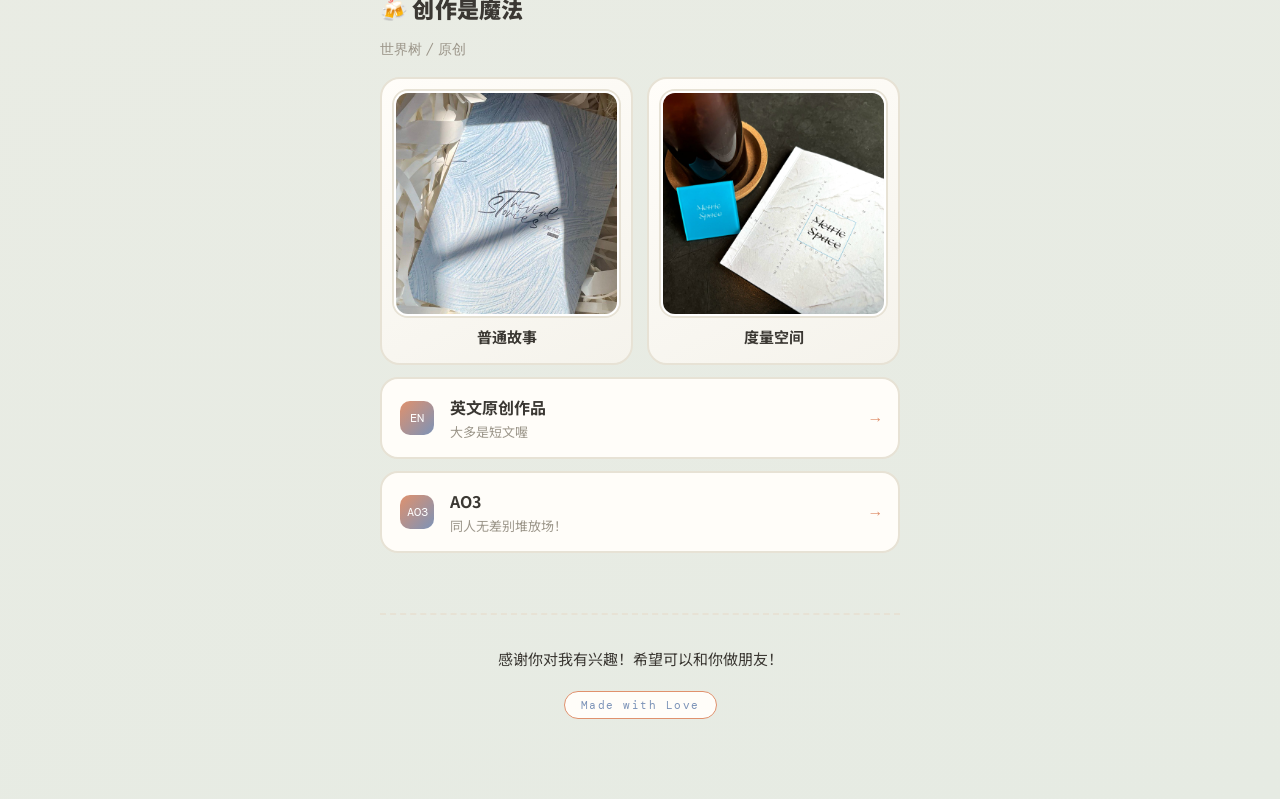
==== commit aba66891: "links: add 2026.09.20 Legally Blonde (Berkeley) and 2026.09.23 LE SSERAFIM (SAP Center)" ====
--- a/links/index.html
+++ b/links/index.html
@@ -9,129 +9,6 @@
 <link rel="preconnect" href="https://fonts.gstatic.com" crossorigin>
 <link href="https://fonts.googleapis.com/css2?family=Outfit:wght@400;500;600;700&family=DM+Mono:wght@400;500&family=Quicksand:wght@400;500;600&family=Noto+Sans+SC:wght@400;500;700;900&display=swap" rel="stylesheet">
 <link rel="stylesheet" href="../css/common.css">
-<style>
-.hero-bio .flags { letter-spacing:2px; }
-
-.hero-tags {
-  display:flex;
-  gap:8px;
-  flex-wrap:wrap;
-  margin-top:14px;
-}
-.hero-tags span {
-  font-family:'DM Mono', monospace;
-  font-size:12px;
-  background: var(--card-dim);
-  border: 1.5px solid var(--coral);
-  border-radius: 999px;
-  padding: 4px 12px;
-  color: var(--ink);
-}
-
-/* ---------- oshi badges ---------- */
-.badges {
-  display:grid;
-  grid-template-columns: 1fr 1fr;
-  gap:14px;
-}
-.badge {
-  background: linear-gradient(155deg, var(--card), var(--card-dim));
-  border:2px solid var(--line);
-  border-radius:20px;
-  padding:12px 12px 16px 12px;
-  color: var(--ink);
-  display:flex;
-  flex-direction:column;
-  gap:10px;
-  position:relative;
-}
-.badge-photo {
-  width:100%;
-  aspect-ratio: 1 / 1;
-  border-radius:14px;
-  object-fit:cover;
-  border:2px solid #fff;
-  box-shadow: 0 0 0 2px var(--line);
-}
-.badge-text { display:flex; flex-direction:column; gap:3px; min-width:0; text-align:center; }
-.badge-group { font-weight:700; font-size:15px; }
-.badge-person { font-family:'DM Mono', monospace; font-size:12px; color: var(--blue); }
-
-.oshi-extra {
-  margin-top:14px;
-  font-size:14px;
-  line-height:1.9;
-  color: var(--muted);
-}
-.oshi-extra b { color: var(--ink); font-weight:600; }
-
-/* ---------- logs / accordions ---------- */
-details.log {
-  background: var(--card);
-  border:2px solid var(--line);
-  border-radius:18px;
-  margin-bottom:12px;
-  overflow:hidden;
-}
-details.log summary {
-  list-style:none;
-  cursor:pointer;
-  display:flex;
-  align-items:center;
-  justify-content:space-between;
-  padding:18px 20px;
-  font-weight:700;
-  font-size:16px;
-  color: var(--ink);
-}
-details.log summary::-webkit-details-marker { display:none; }
-.log-count {
-  font-family:'DM Mono', monospace;
-  font-size:12px;
-  color: #fff;
-  background: var(--sage);
-  border-radius:999px;
-  padding:4px 12px;
-  margin-left:10px;
-}
-.log-meta { display:flex; align-items:center; }
-.chev {
-  font-family:'DM Mono', monospace;
-  color: var(--muted);
-  transition: transform 0.2s ease;
-}
-details[open] .chev { transform: rotate(90deg); }
-
-.log-rows {
-  border-top: 2px dashed var(--line);
-  padding: 6px 20px 14px 20px;
-  max-height: 420px;
-  overflow-y: auto;
-}
-.row {
-  display:flex;
-  gap:12px;
-  align-items:baseline;
-  padding: 9px 0;
-  border-bottom: 1px solid var(--line);
-  font-size:14px;
-}
-.row:last-child { border-bottom:none; }
-.row-date {
-  font-family:'DM Mono', monospace;
-  color: var(--coral);
-  font-size:12px;
-  flex-shrink:0;
-  width: 108px;
-}
-.row-title { font-weight:600; flex:1; min-width:0; color: var(--ink); }
-.row-venue { color: var(--muted); font-size:12.5px; text-align:right; flex-shrink:0; }
-
-@media (max-width:420px) {
-  .badges { grid-template-columns: 1fr; }
-  .row-venue { display:none; }
-}
-</style>
 </head>
 <body>
 <div class="wrap">
@@ -249,7 +126,7 @@
 
   <details class="log">
     <summary>
-      <span class="log-meta">演唱会<span class="log-count">32</span></span>
+      <span class="log-meta">演唱会<span class="log-count">33</span></span>
       <span class="chev">▸</span>
     </summary>
     <div class="log-rows">
@@ -413,12 +290,17 @@
       <span class="row-title">SEKAI NO OWARI</span>
       <span class="row-venue">東京ドーム</span>
     </div>
+<div class="row">
+      <span class="row-date">2026.09.23</span>
+      <span class="row-title">LE SSERAFIM</span>
+      <span class="row-venue">SAP Center</span>
+    </div>
     </div>
   </details>
 
   <details class="log">
     <summary>
-      <span class="log-meta">剧场<span class="log-count">60</span></span>
+      <span class="log-meta">剧场<span class="log-count">61</span></span>
       <span class="chev">▸</span>
     </summary>
     <div class="log-rows">
@@ -721,6 +603,11 @@
       <span class="row-date">2026.08.22</span>
       <span class="row-title">Urinetown</span>
       <span class="row-venue">San Francisco</span>
+    </div>
+<div class="row">
+      <span class="row-date">2026.09.20</span>
+      <span class="row-title">Legally Blonde</span>
+      <span class="row-venue">Berkeley</span>
     </div>
     </div>
   </details>
--- a/css/common.css
+++ b/css/common.css
@@ -217,3 +217,154 @@
 @media (max-width:420px) {
   .hero-id .name { font-size:32px; }
 }
+
+/* ==========================================
+   /links/ page-specific (badges, logs)
+   ========================================== */
+
+.hero-bio .flags { letter-spacing:2px; }
+
+.hero-tags {
+  display:flex;
+  gap:8px;
+  flex-wrap:wrap;
+  margin-top:14px;
+}
+.hero-tags span {
+  font-family:'DM Mono', monospace;
+  font-size:12px;
+  background: var(--card-dim);
+  border: 1.5px solid var(--coral);
+  border-radius: 999px;
+  padding: 4px 12px;
+  color: var(--ink);
+}
+
+/* ---------- oshi badges ---------- */
+.badges {
+  display:grid;
+  grid-template-columns: 1fr 1fr;
+  gap:14px;
+}
+.badge {
+  background: linear-gradient(155deg, var(--card), var(--card-dim));
+  border:2px solid var(--line);
+  border-radius:20px;
+  padding:12px 12px 16px 12px;
+  color: var(--ink);
+  display:flex;
+  flex-direction:column;
+  gap:10px;
+  position:relative;
+}
+.badge-photo {
+  width:100%;
+  aspect-ratio: 1 / 1;
+  border-radius:14px;
+  object-fit:cover;
+  border:2px solid #fff;
+  box-shadow: 0 0 0 2px var(--line);
+}
+.badge-text { display:flex; flex-direction:column; gap:3px; min-width:0; text-align:center; }
+.badge-group { font-weight:700; font-size:15px; }
+.badge-person { font-family:'DM Mono', monospace; font-size:12px; color: var(--blue); }
+
+.oshi-extra {
+  margin-top:14px;
+  font-size:14px;
+  line-height:1.9;
+  color: var(--muted);
+}
+.oshi-extra b { color: var(--ink); font-weight:600; }
+
+/* ---------- logs / accordions ---------- */
+details.log {
+  background: var(--card);
+  border:2px solid var(--line);
+  border-radius:18px;
+  margin-bottom:12px;
+  overflow:hidden;
+}
+details.log summary {
+  list-style:none;
+  cursor:pointer;
+  display:flex;
+  align-items:center;
+  justify-content:space-between;
+  padding:18px 20px;
+  font-weight:700;
+  font-size:16px;
+  color: var(--ink);
+}
+details.log summary::-webkit-details-marker { display:none; }
+.log-count {
+  font-family:'DM Mono', monospace;
+  font-size:12px;
+  color: #fff;
+  background: var(--sage);
+  border-radius:999px;
+  padding:4px 12px;
+  margin-left:10px;
+}
+.log-meta { display:flex; align-items:center; }
+.chev {
+  font-family:'DM Mono', monospace;
+  color: var(--muted);
+  transition: transform 0.2s ease;
+}
+details[open] .chev { transform: rotate(90deg); }
+
+.log-rows {
+  border-top: 2px dashed var(--line);
+  padding: 6px 20px 14px 20px;
+  max-height: 420px;
+  overflow-y: auto;
+}
+.row {
+  display:flex;
+  gap:12px;
+  align-items:baseline;
+  padding: 9px 0;
+  border-bottom: 1px solid var(--line);
+  font-size:14px;
+}
+.row:last-child { border-bottom:none; }
+.row-date {
+  font-family:'DM Mono', monospace;
+  color: var(--coral);
+  font-size:12px;
+  flex-shrink:0;
+  width: 108px;
+}
+.row-title { font-weight:600; flex:1; min-width:0; color: var(--ink); }
+.row-venue { color: var(--muted); font-size:12.5px; text-align:right; flex-shrink:0; }
+
+@media (max-width:420px) {
+  .badges { grid-template-columns: 1fr; }
+  .row-venue { display:none; }
+}
+
+/* ==========================================
+   /projects/ page-specific (tech tags)
+   ========================================== */
+
+body {
+  min-height: 100vh;
+}
+
+/* ---------- tech tags ---------- */
+.tags {
+  display:flex;
+  gap:6px;
+  flex-wrap:wrap;
+  margin-top:6px;
+}
+.tags span {
+  font-family:'DM Mono', monospace;
+  font-size:10.5px;
+  background: var(--card-dim);
+  border: 1px solid var(--line);
+  border-radius: 999px;
+  padding: 2px 8px;
+  color: var(--muted);
+}
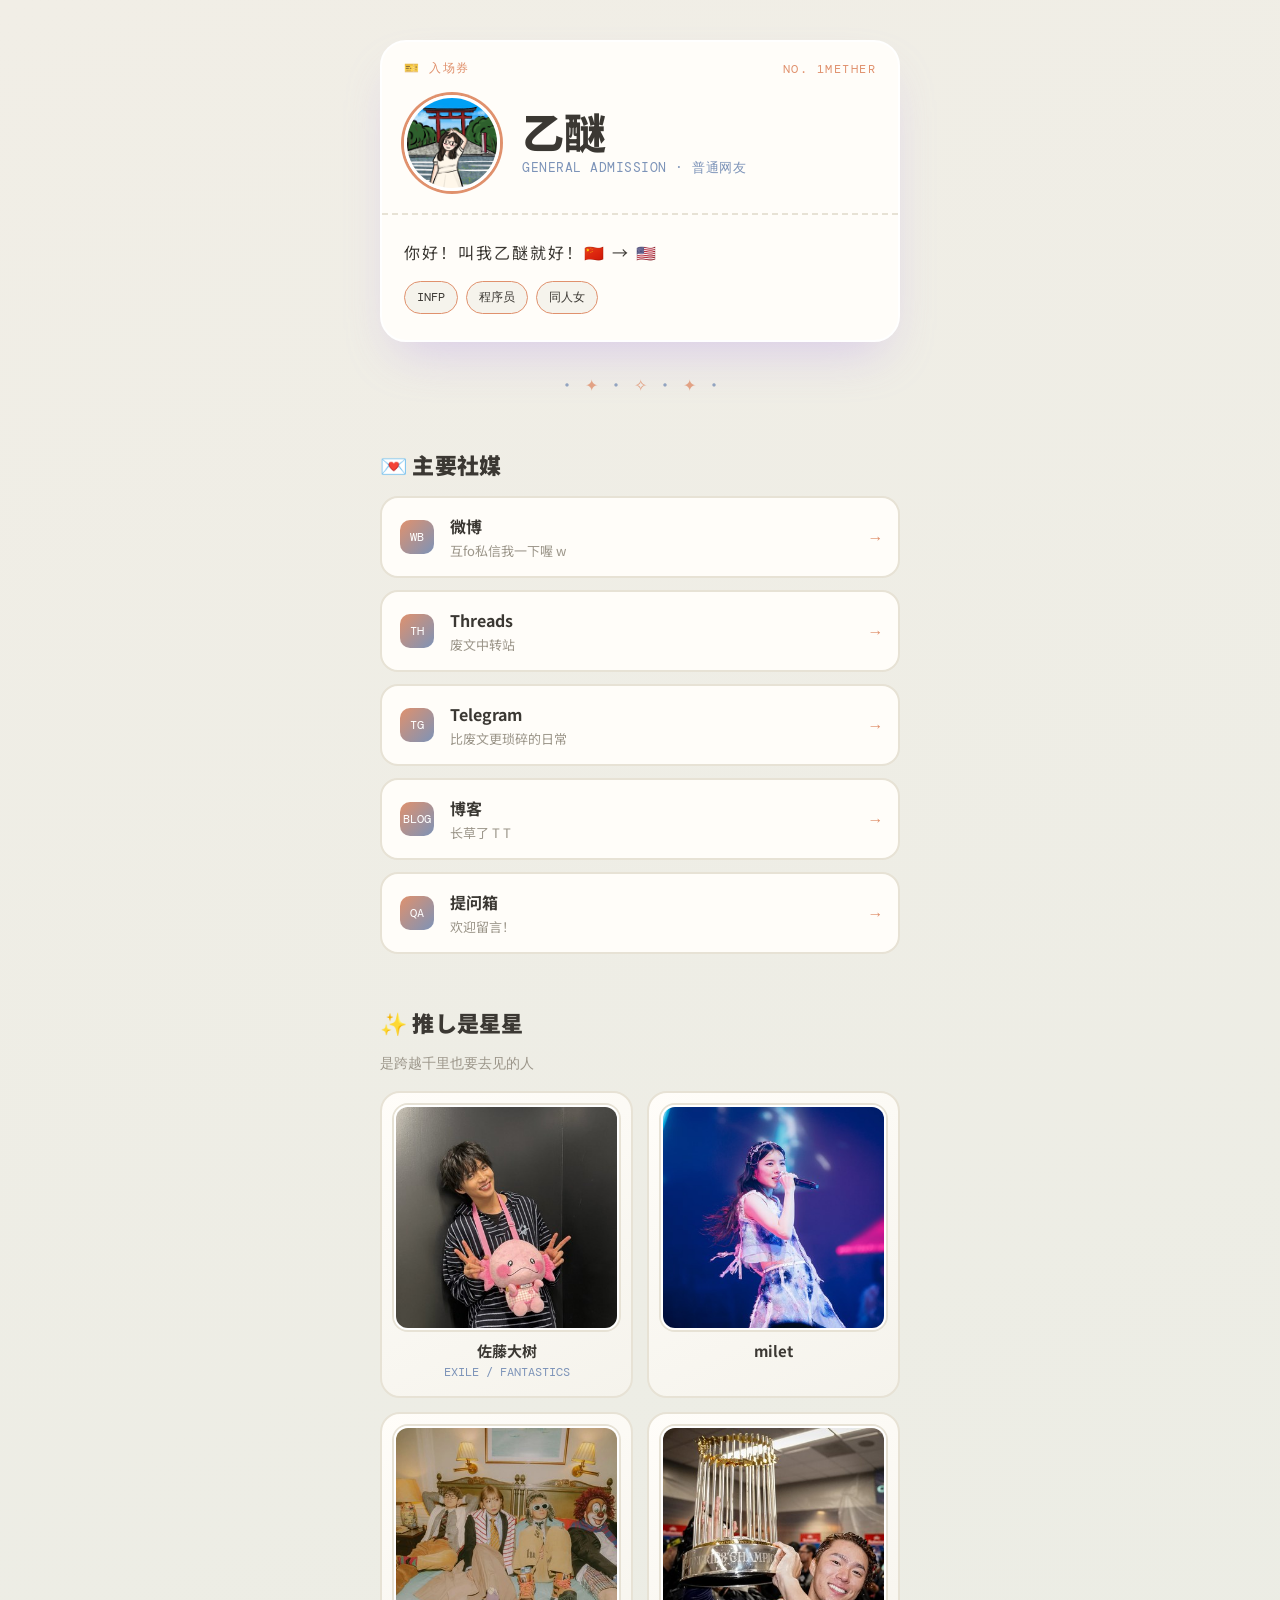
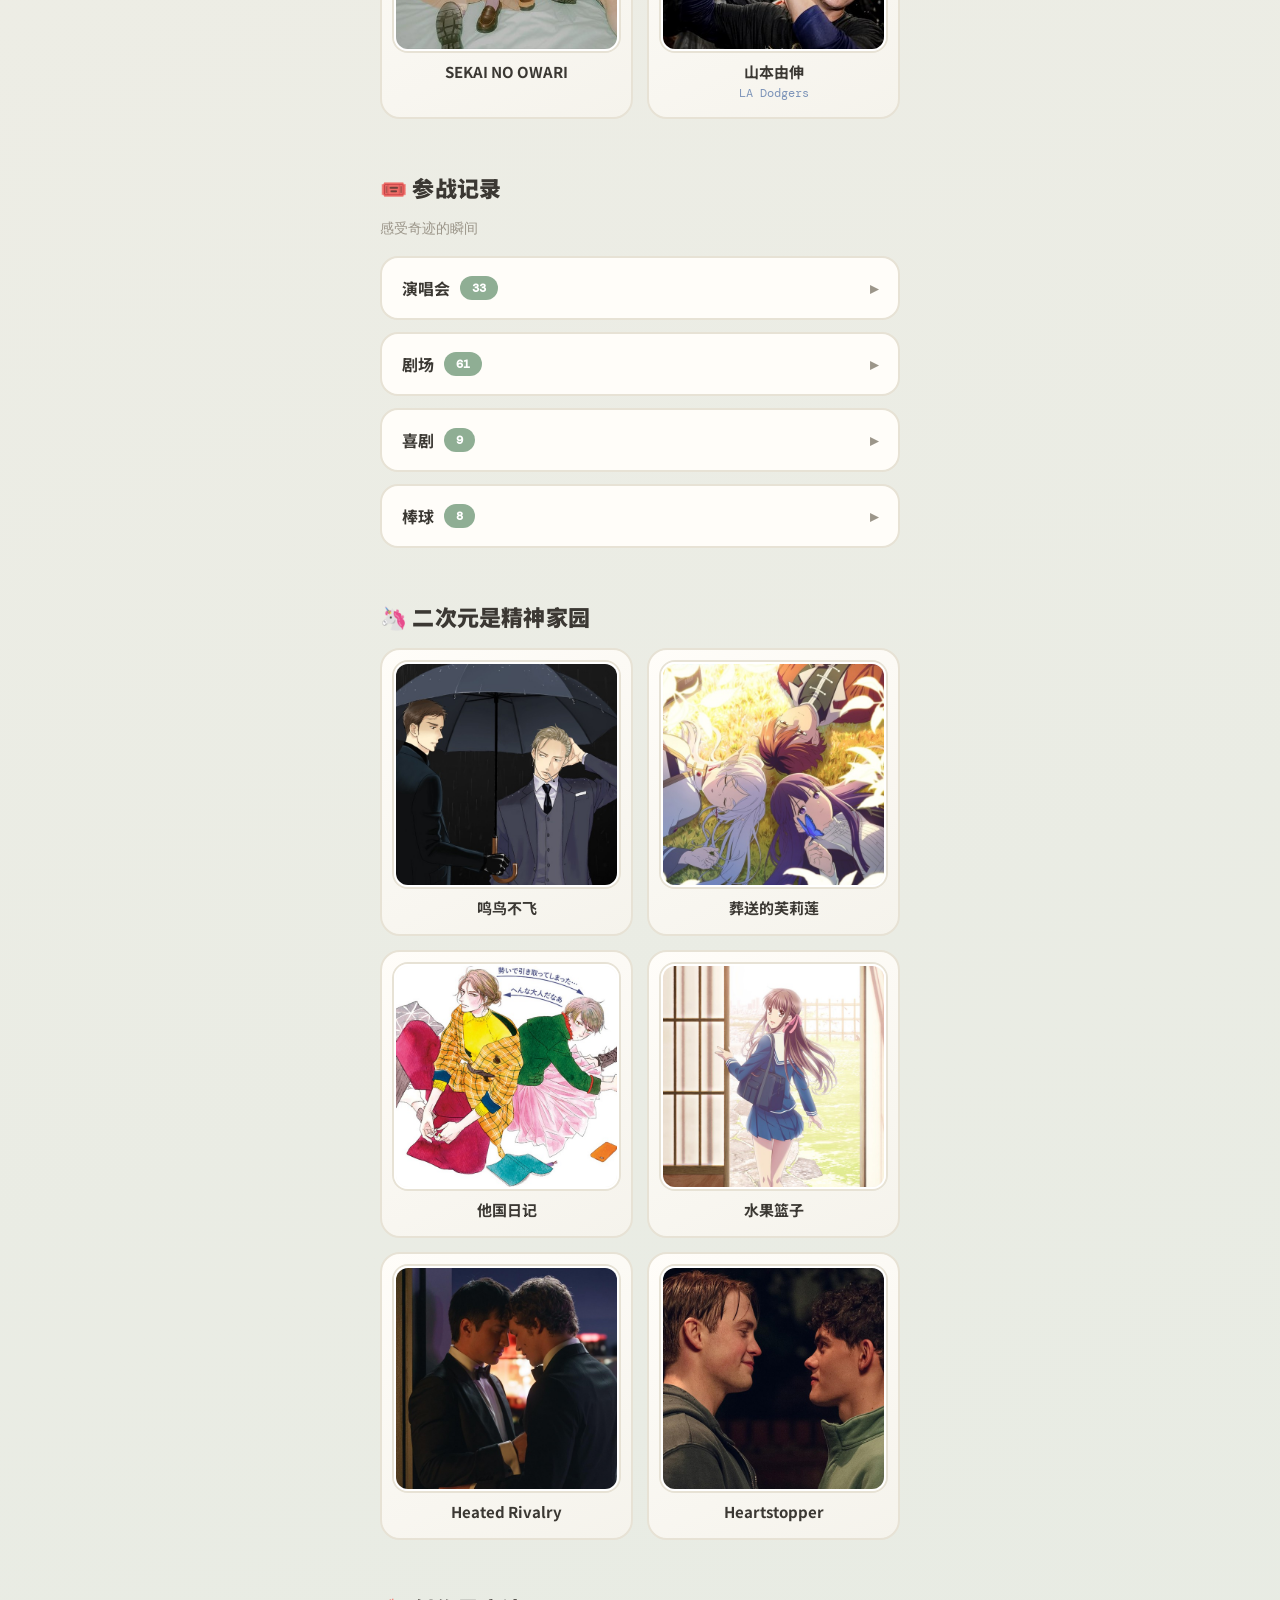
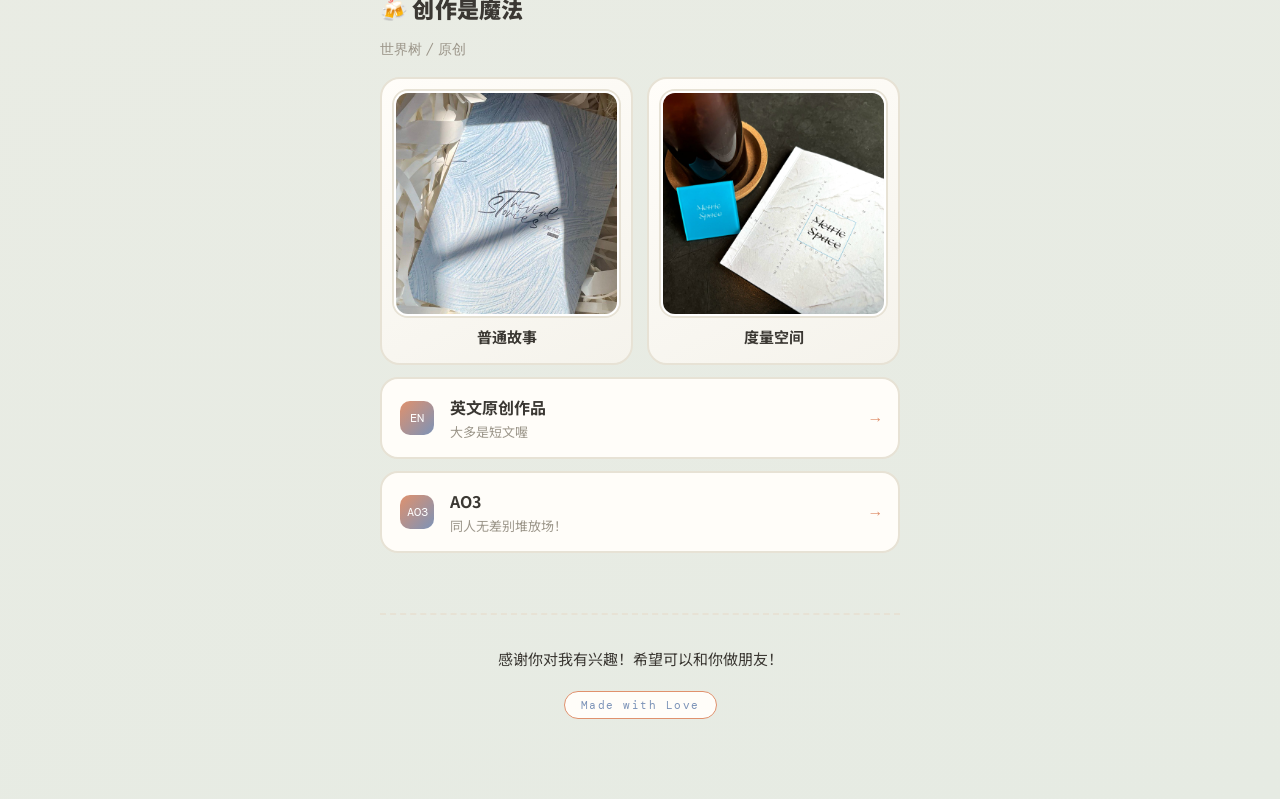
==== commit 0211ef45: "links: add 杨蒙恩《独立喜剧分子》 2026.09.26 San Mateo" ====
--- a/links/index.html
+++ b/links/index.html
@@ -614,7 +614,7 @@
 
   <details class="log">
     <summary>
-      <span class="log-meta">喜剧<span class="log-count">8</span></span>
+      <span class="log-meta">喜剧<span class="log-count">9</span></span>
       <span class="chev">▸</span>
     </summary>
     <div class="log-rows">
@@ -657,6 +657,11 @@
       <span class="row-date">2025.11.08</span>
       <span class="row-title">Daniel Sloss</span>
       <span class="row-venue">New York</span>
+    </div>
+<div class="row">
+      <span class="row-date">2026.09.26</span>
+      <span class="row-title">杨蒙恩《独立喜剧分子》</span>
+      <span class="row-venue">San Mateo</span>
     </div>
     </div>
   </details>
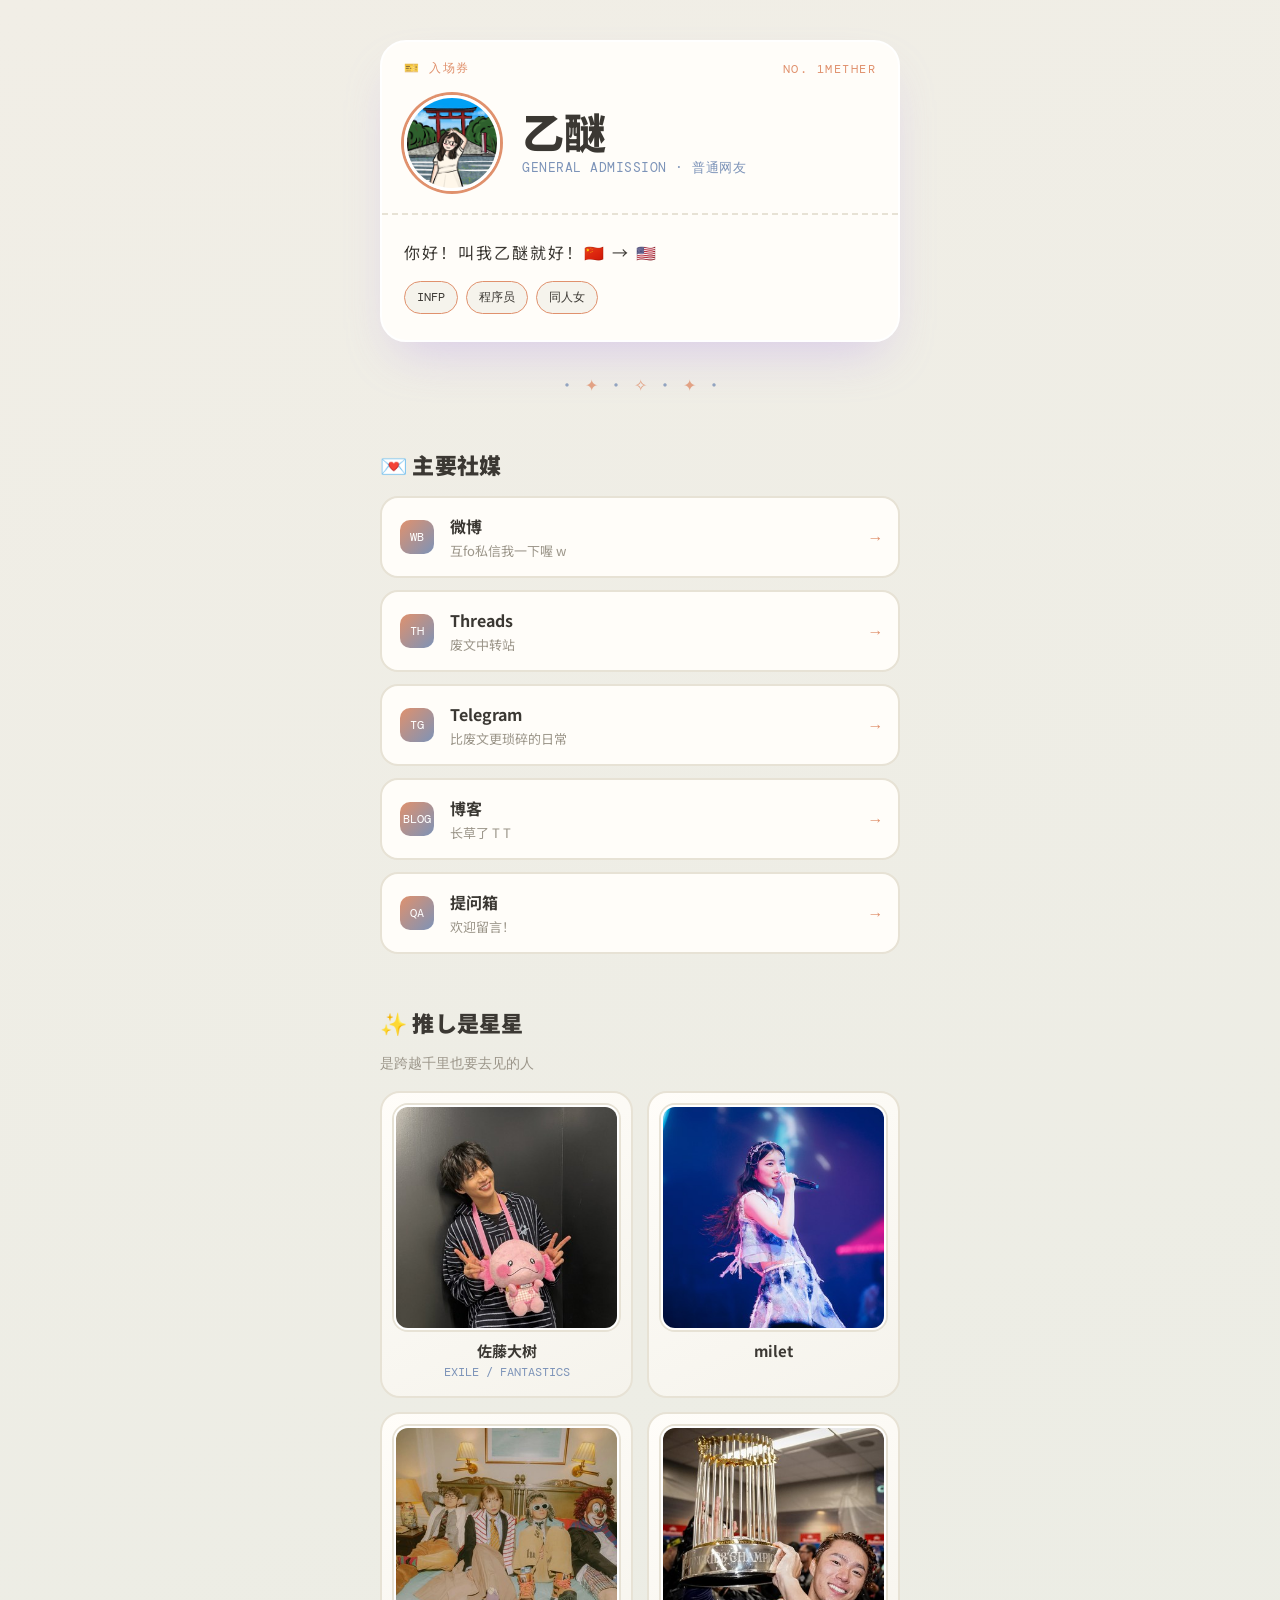
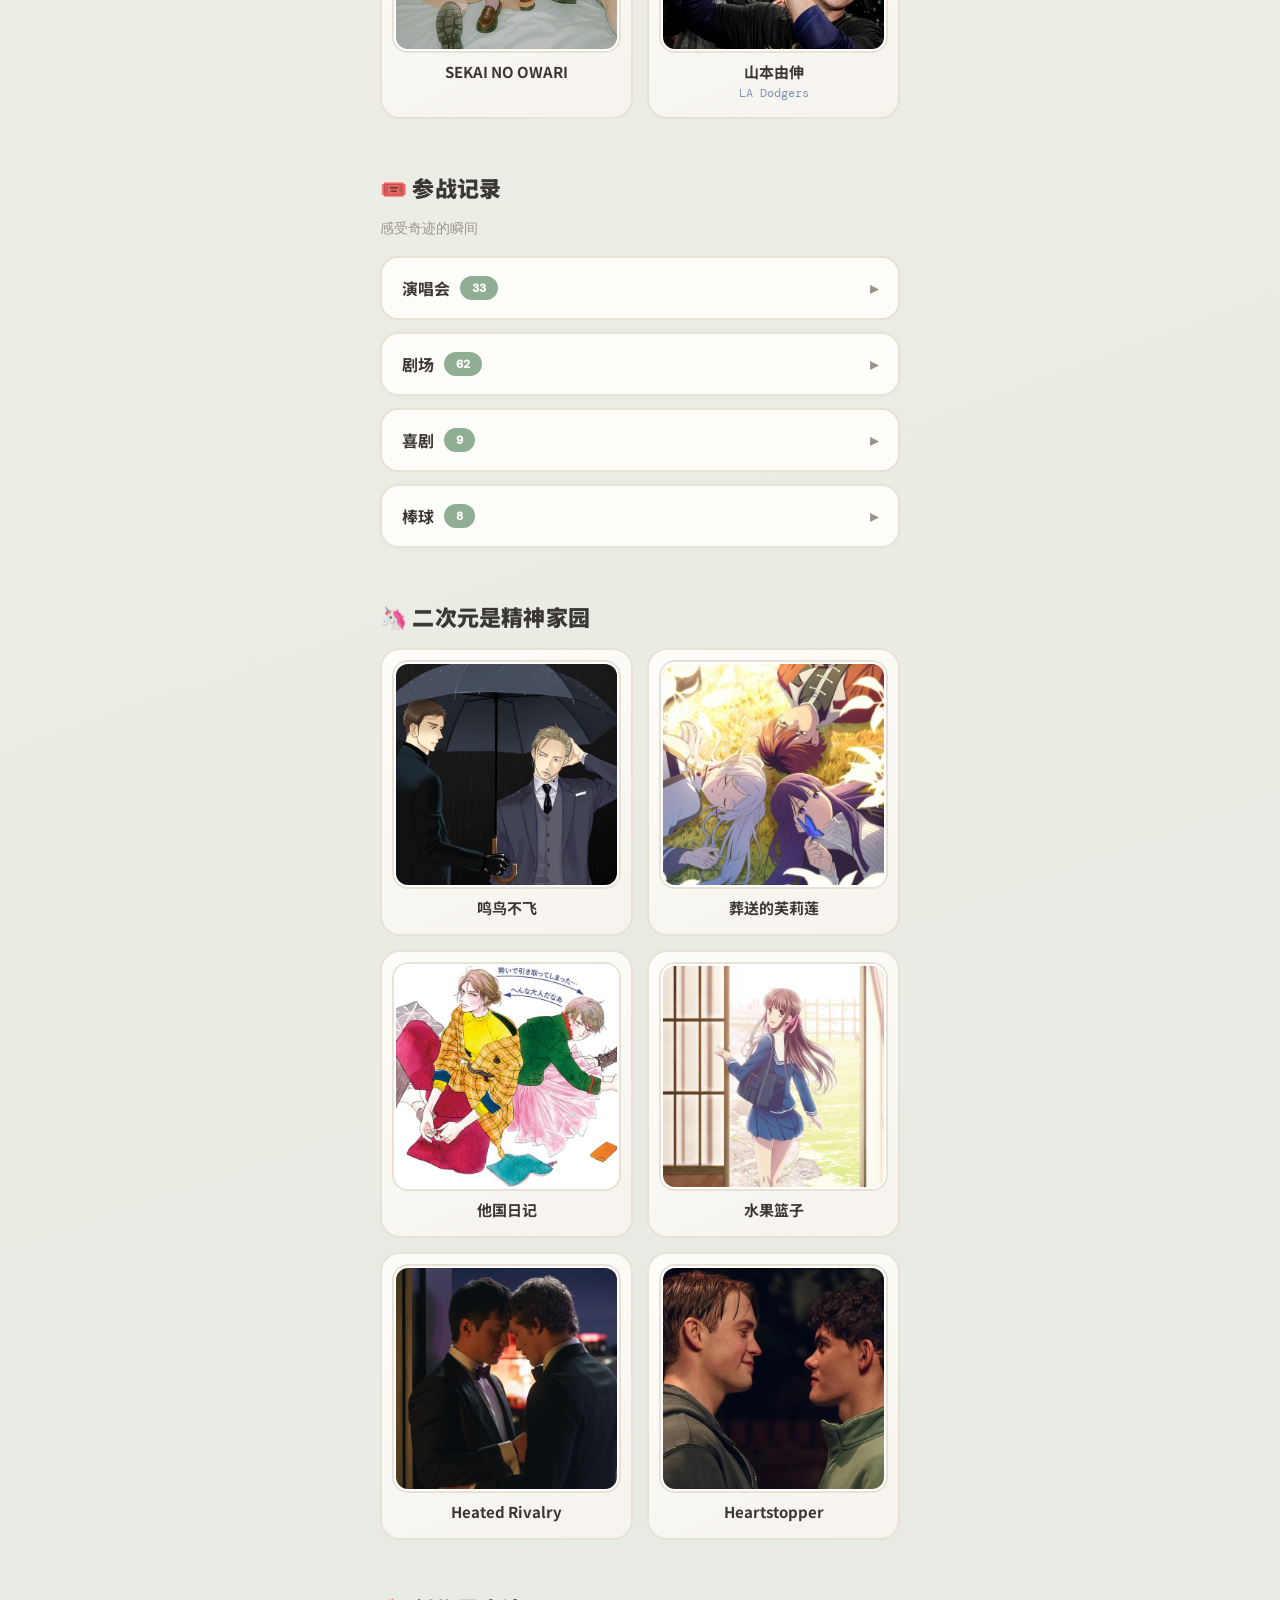
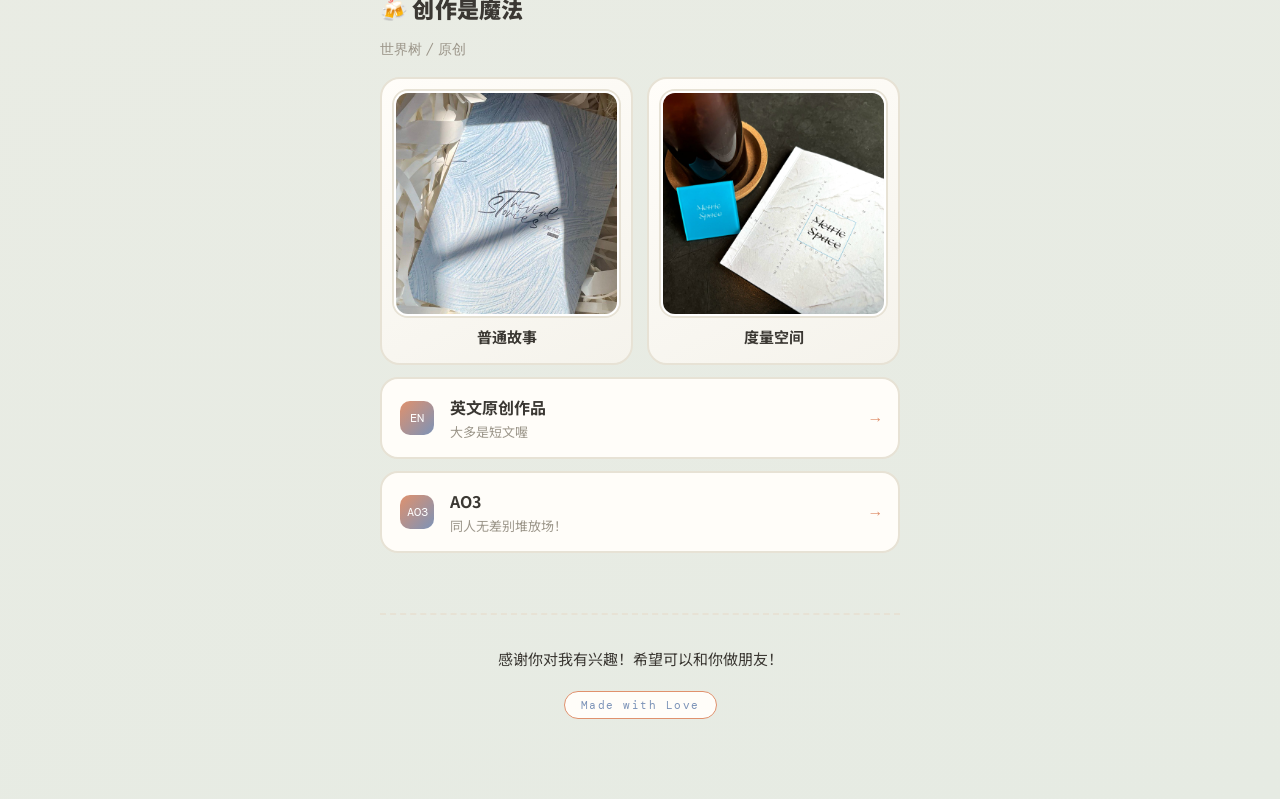
==== commit 6d77ce54: "Add North by Northwest (2026.09.29)" ====
--- a/links/index.html
+++ b/links/index.html
@@ -158,7 +158,7 @@
 <div class="row">
       <span class="row-date">2023.11.20</span>
       <span class="row-title">Everglow</span>
-      <span class="row-venue">The Warfield San Francisco</span>
+      <span class="row-venue">The Warfield</span>
     </div>
 <div class="row">
       <span class="row-date">2024.03.16</span>
@@ -168,12 +168,12 @@
 <div class="row">
       <span class="row-date">2024.03.29</span>
       <span class="row-title">Ado</span>
-      <span class="row-venue">Peacock Theatre Los Angeles</span>
+      <span class="row-venue">Peacock Theater</span>
     </div>
 <div class="row">
       <span class="row-date">2024.04.21</span>
       <span class="row-title">YOASOBI</span>
-      <span class="row-venue">The Warfield San Francisco</span>
+      <span class="row-venue">The Warfield</span>
     </div>
 <div class="row">
       <span class="row-date">2024.06.08</span>
@@ -300,7 +300,7 @@
 
   <details class="log">
     <summary>
-      <span class="log-meta">剧场<span class="log-count">61</span></span>
+      <span class="log-meta">剧场<span class="log-count">62</span></span>
       <span class="chev">▸</span>
     </summary>
     <div class="log-rows">
@@ -608,6 +608,11 @@
       <span class="row-date">2026.09.20</span>
       <span class="row-title">Legally Blonde</span>
       <span class="row-venue">Berkeley</span>
+    </div>
+<div class="row">
+      <span class="row-date">2026.09.29</span>
+      <span class="row-title">North by Northwest</span>
+      <span class="row-venue">San Francisco</span>
     </div>
     </div>
   </details>
@@ -660,7 +665,7 @@
     </div>
 <div class="row">
       <span class="row-date">2026.09.26</span>
-      <span class="row-title">杨蒙恩《独立喜剧分子》</span>
+      <span class="row-title">杨蒙恩</span>
       <span class="row-venue">San Mateo</span>
     </div>
     </div>
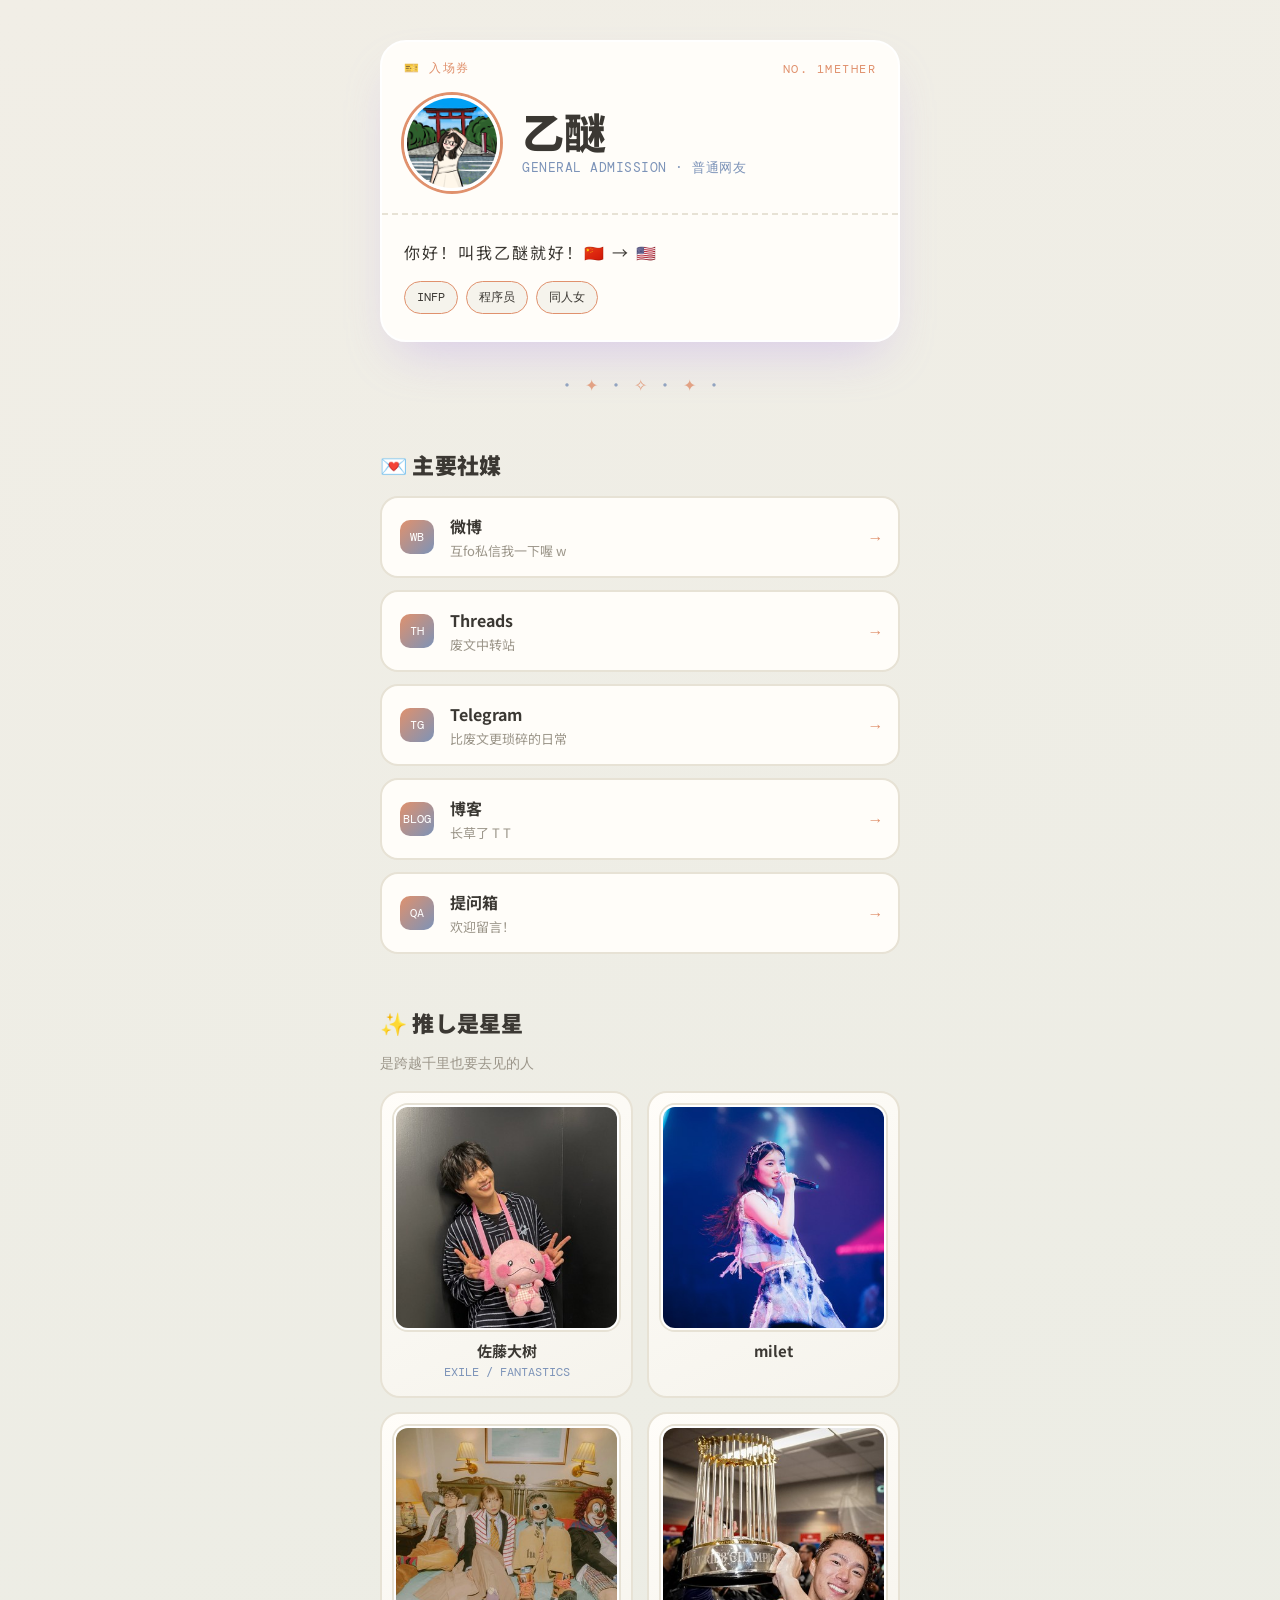
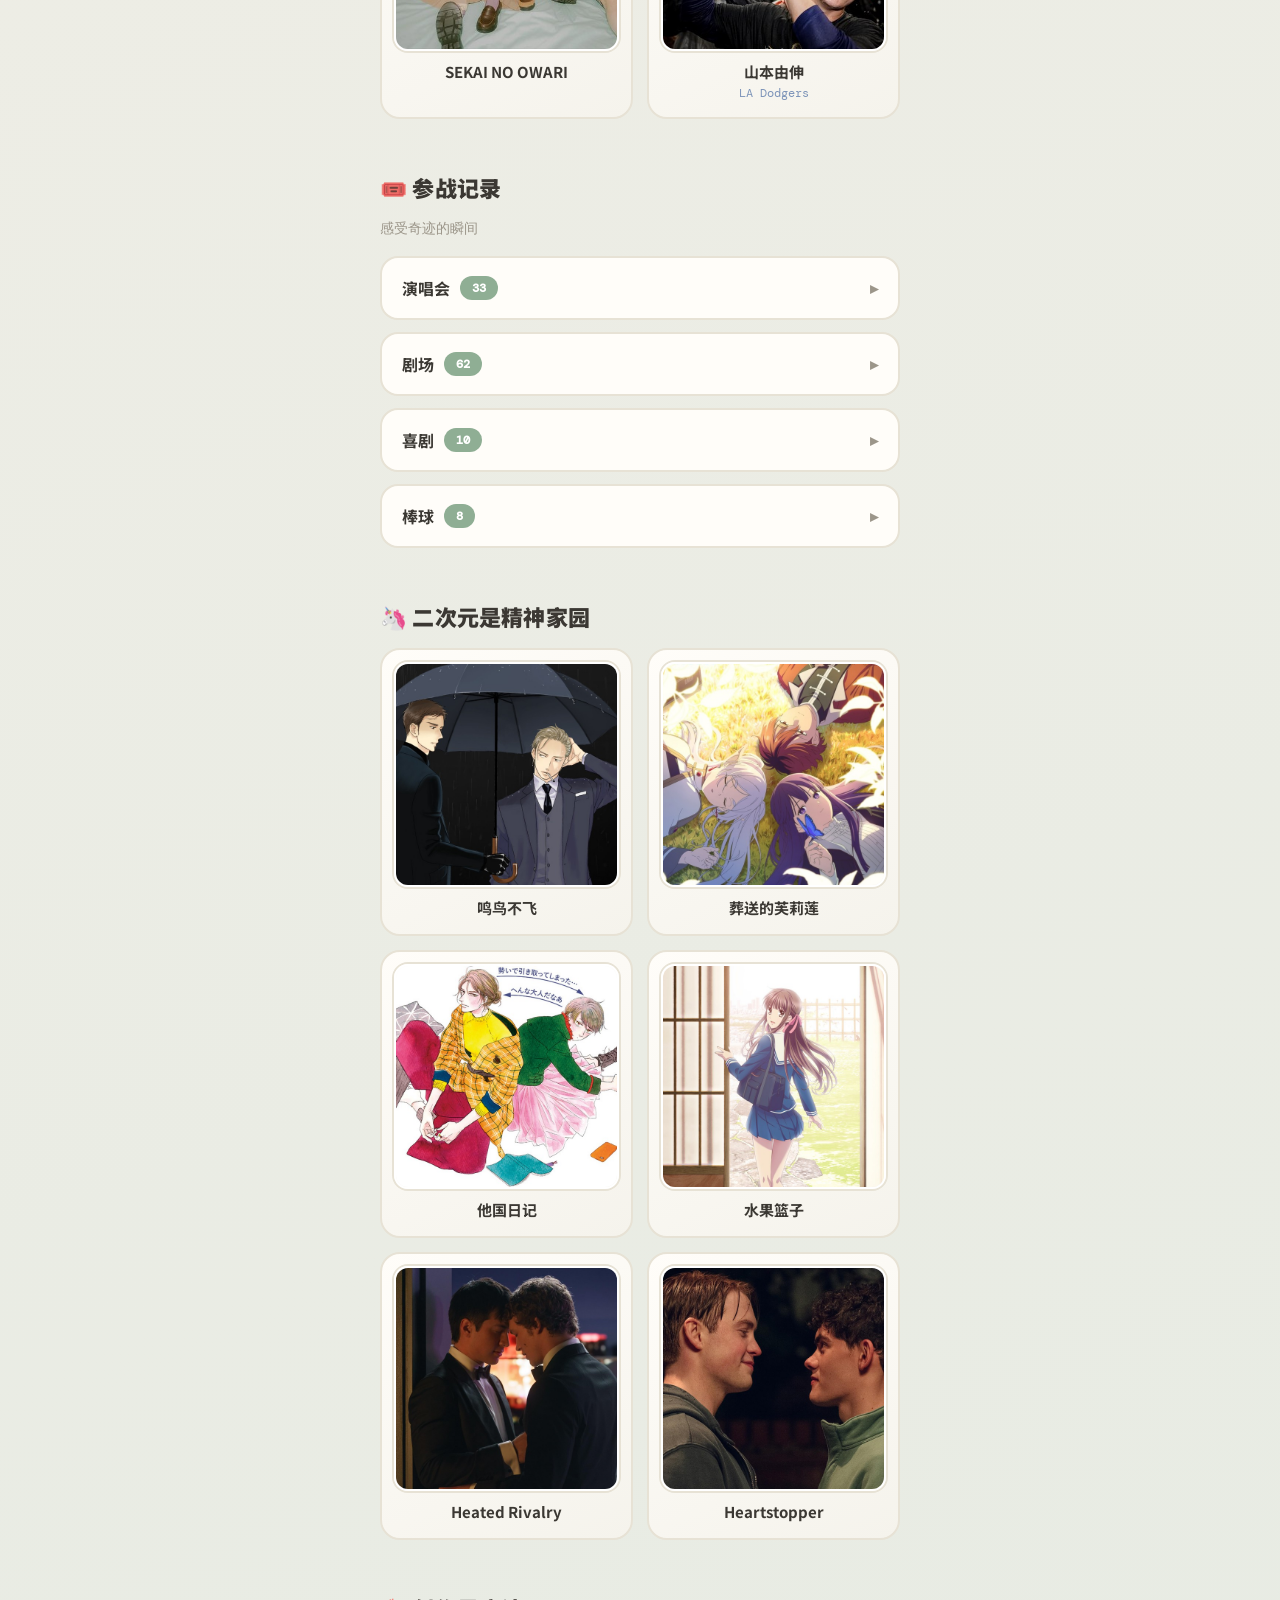
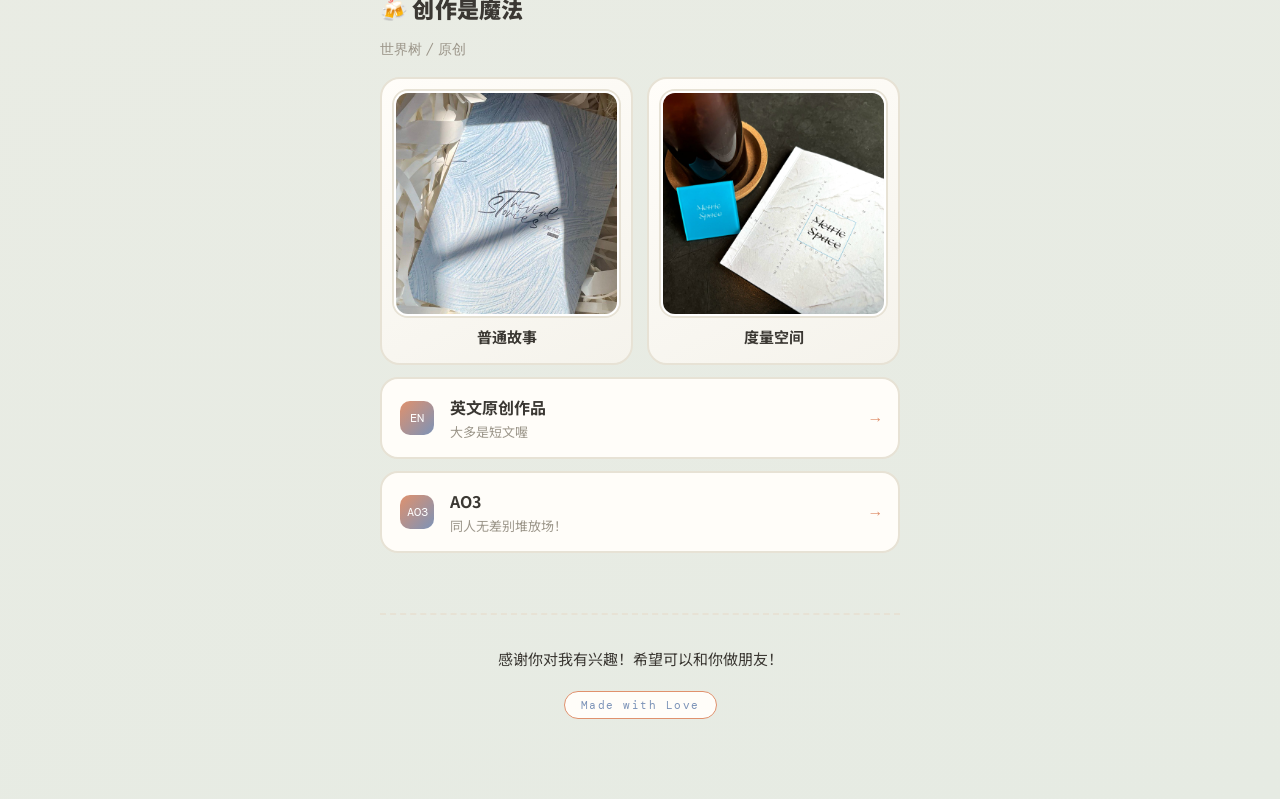
==== commit 45e03732: "Add Daniel Sloss (2026.10.17)" ====
--- a/links/index.html
+++ b/links/index.html
@@ -619,7 +619,7 @@
 
   <details class="log">
     <summary>
-      <span class="log-meta">喜剧<span class="log-count">9</span></span>
+      <span class="log-meta">喜剧<span class="log-count">10</span></span>
       <span class="chev">▸</span>
     </summary>
     <div class="log-rows">
@@ -667,6 +667,11 @@
       <span class="row-date">2026.09.26</span>
       <span class="row-title">杨蒙恩</span>
       <span class="row-venue">San Mateo</span>
+    </div>
+<div class="row">
+      <span class="row-date">2026.10.17</span>
+      <span class="row-title">Daniel Sloss</span>
+      <span class="row-venue">San Francisco</span>
     </div>
     </div>
   </details>
